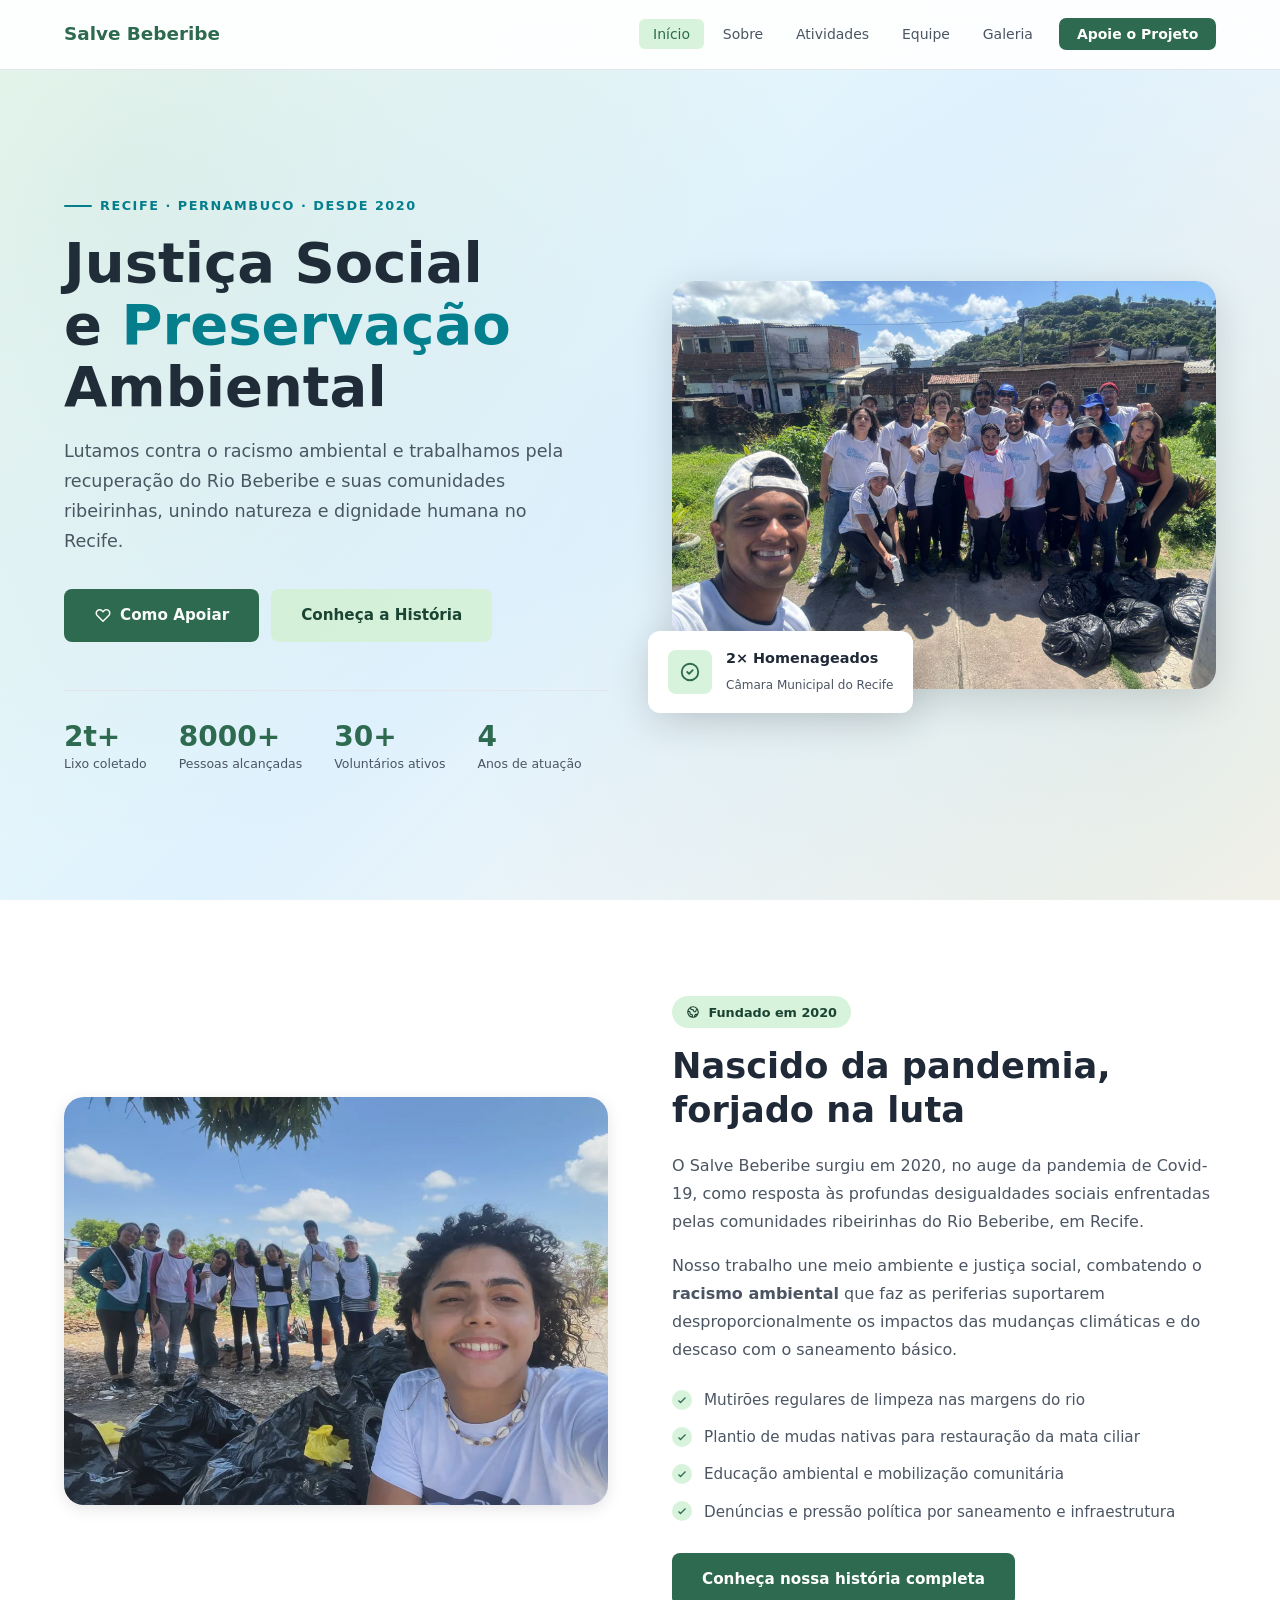
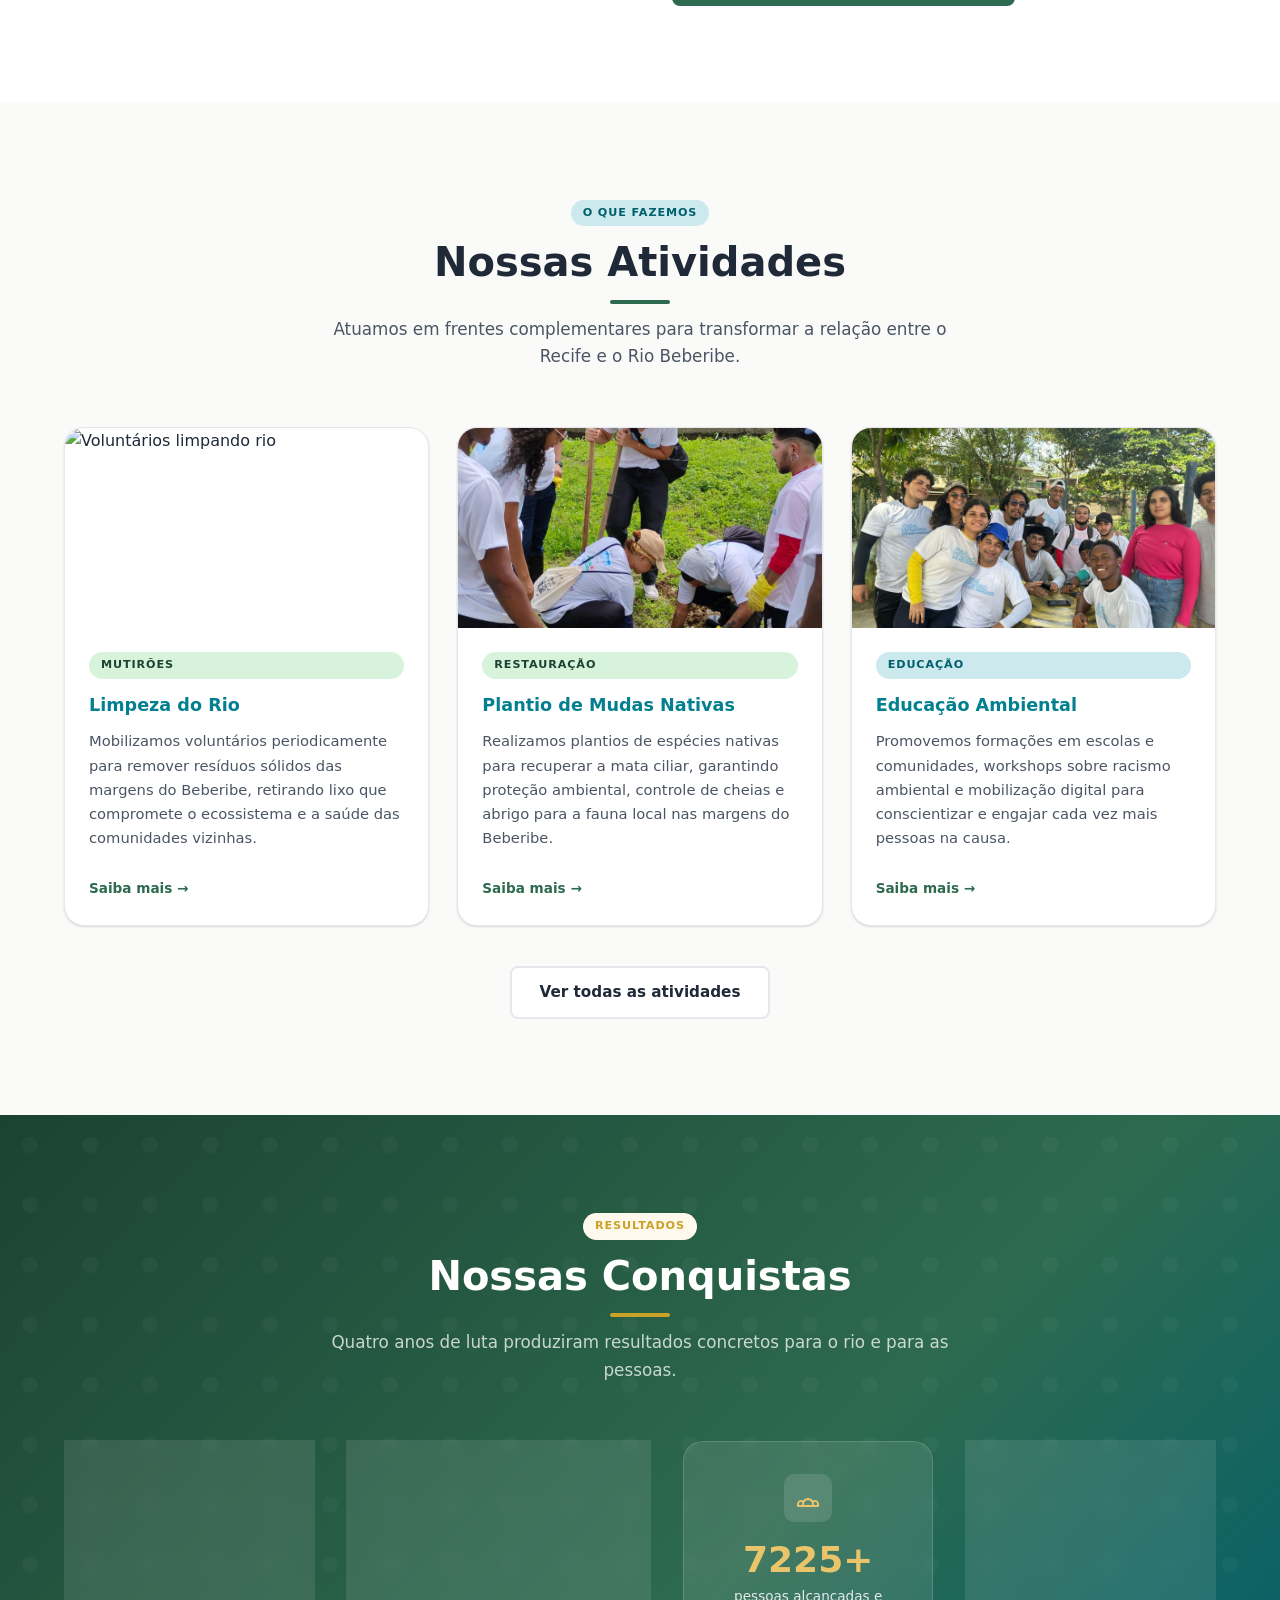
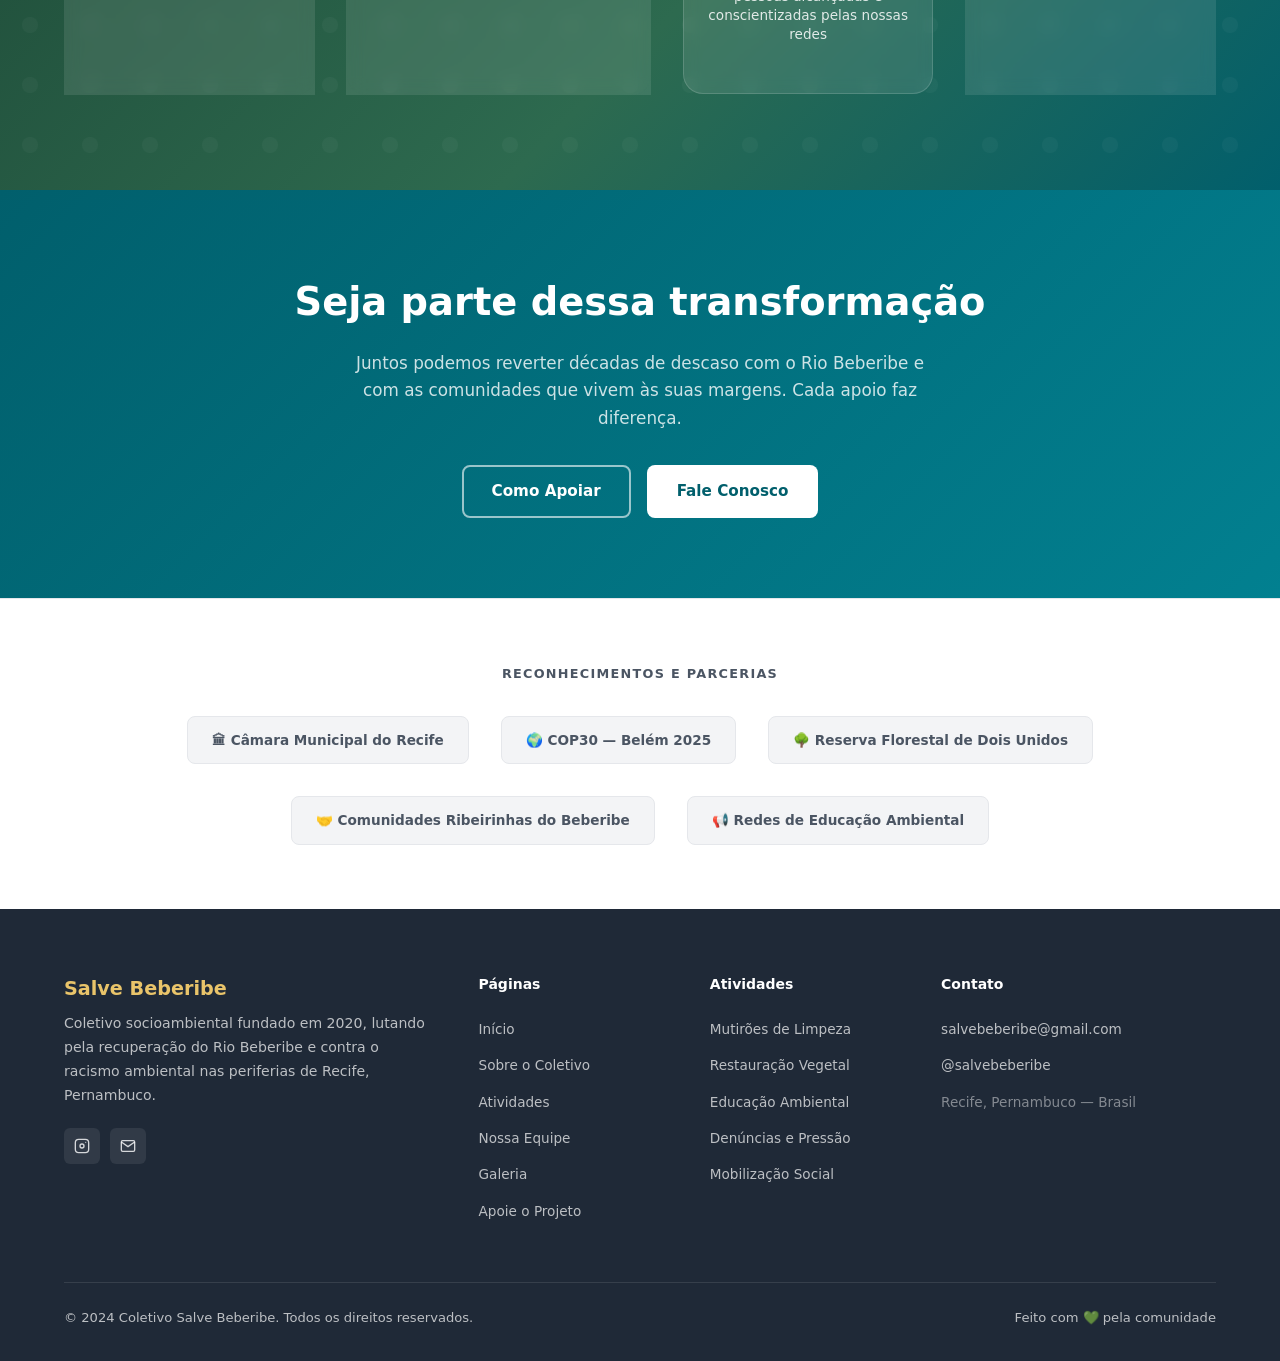
==== index.html @ 19ab9fc7 "first commit" ====
﻿<!DOCTYPE html>
<html lang="pt-BR">
<head>
    <meta charset="UTF-8">
    <meta name="viewport" content="width=device-width, initial-scale=1.0">
    <meta name="description" content="Coletivo Salve Beberibe — lutando contra o racismo ambiental e pela recuperação do Rio Beberibe no Recife desde 2020.">
    <title>Salve Beberibe | Justiça Social e Preservação Ambiental</title>
    <link rel="stylesheet" href="css/styles.css">
</head>
<body>

<!-- ───────────── NAVBAR ───────────── -->
<nav class="navbar" role="navigation" aria-label="Navegação principal">
    <div class="container navbar-inner">
        <a href="index.html" class="navbar-logo" aria-label="Salve Beberibe — Início">
            <img src="Logo-Salve-Beberibe.png" alt="Logo Salve Beberibe" onerror="this.style.display='none'">
            Salve Beberibe
        </a>
        <ul class="navbar-links" role="list">
            <li><a href="index.html" class="active">Início</a></li>
            <li><a href="sobre.html">Sobre</a></li>
            <li><a href="atividades.html">Atividades</a></li>
            <li><a href="equipe.html">Equipe</a></li>
            <li><a href="galeria.html">Galeria</a></li>
            <li><a href="apoie.html" class="btn-cta">Apoie o Projeto</a></li>
        </ul>
        <button class="hamburger" id="hamburger" aria-label="Abrir menu" aria-expanded="false">
            <span></span><span></span><span></span>
        </button>
    </div>
</nav>

<!-- ───────────── MENU MOBILE ───────────── -->
<div id="mobile-menu" class="mobile-menu">
    <a href="index.html">Início</a>
    <a href="sobre.html">Sobre</a>
    <a href="atividades.html">Atividades</a>
    <a href="equipe.html">Equipe</a>
    <a href="galeria.html">Galeria</a>
    <a href="apoie.html" class="btn-cta-mobile">Apoie o Projeto</a>
</div>

<!-- ───────────── HERO ───────────── -->
<header class="hero">
    <div class="container">
        <div class="hero-grid">
            <div>
                <p class="hero-eyebrow">Recife · Pernambuco · Desde 2020</p>
                <h1>Justiça Social<br>e <span>Preservação</span><br>Ambiental</h1>
                <p class="hero-desc">
                    Lutamos contra o racismo ambiental e trabalhamos pela recuperação
                    do Rio Beberibe e suas comunidades ribeirinhas, unindo natureza e
                    dignidade humana no Recife.
                </p>
                <div class="hero-btns">
                    <a href="apoie.html" class="btn btn-primary">
                        <svg xmlns="http://www.w3.org/2000/svg" width="18" height="18" fill="none" viewBox="0 0 24 24" stroke="currentColor" stroke-width="2"><path stroke-linecap="round" stroke-linejoin="round" d="M4.318 6.318a4.5 4.5 0 000 6.364L12 20.364l7.682-7.682a4.5 4.5 0 00-6.364-6.364L12 7.636l-1.318-1.318a4.5 4.5 0 00-6.364 0z"/></svg>
                        Como Apoiar
                    </a>
                    <a href="sobre.html" class="btn btn-secondary">Conheça a História</a>
                </div>
                <div class="hero-stats">
                    <div class="stat-item">
                        <div class="stat-num" data-count="2" data-suffix="t+">0</div>
                        <div class="stat-label">Lixo coletado</div>
                    </div>
                    <div class="stat-item">
                        <div class="stat-num" data-count="8000" data-suffix="+">0</div>
                        <div class="stat-label">Pessoas alcançadas</div>
                    </div>
                    <div class="stat-item">
                        <div class="stat-num" data-count="30" data-suffix="+">0</div>
                        <div class="stat-label">Voluntários ativos</div>
                    </div>
                    <div class="stat-item">
                        <div class="stat-num" data-count="4">0</div>
                        <div class="stat-label">Anos de atuação</div>
                    </div>
                </div>
            </div>
            <div class="hero-img-wrap reveal">
                <img src="images/Foto-Multirão.jpeg" alt="Voluntários do coletivo Salve Beberibe em ação nas margens do rio">
                <div class="hero-img-card">
                    <div class="icon">
                        <svg xmlns="http://www.w3.org/2000/svg" fill="none" viewBox="0 0 24 24" stroke="var(--green)" stroke-width="2" width="22" height="22"><path stroke-linecap="round" stroke-linejoin="round" d="M9 12l2 2 4-4m6 2a9 9 0 11-18 0 9 9 0 0118 0z"/></svg>
                    </div>
                    <div>
                        <strong>2× Homenageados</strong>
                        <span>Câmara Municipal do Recife</span>
                    </div>
                </div>
            </div>
        </div>
    </div>
</header>

<!-- ───────────── SOBRE (teaser) ───────────── -->
<section class="about-home">
    <div class="container">
        <div class="about-home-grid">
            <div class="about-home-img reveal">
                <img src="images/2020.jpg"
                     alt="Rio e vegetação nativa">
            </div>
            <div class="reveal">
                <span class="about-pill">
                    <svg xmlns="http://www.w3.org/2000/svg" width="14" height="14" fill="none" viewBox="0 0 24 24" stroke="currentColor" stroke-width="2"><path stroke-linecap="round" stroke-linejoin="round" d="M3.055 11H5a2 2 0 012 2v1a2 2 0 002 2 2 2 0 012 2v2.945M8 3.935V5.5A2.5 2.5 0 0010.5 8h.5a2 2 0 012 2 2 2 0 104 0 2 2 0 012-2h1.064M15 20.488V18a2 2 0 012-2h3.064M21 12a9 9 0 11-18 0 9 9 0 0118 0z"/></svg>
                    Fundado em 2020
                </span>
                <h2>Nascido da pandemia,<br>forjado na luta</h2>
                <p>
                    O Salve Beberibe surgiu em 2020, no auge da pandemia de Covid-19, como
                    resposta às profundas desigualdades sociais enfrentadas pelas comunidades
                    ribeirinhas do Rio Beberibe, em Recife.
                </p>
                <p>
                    Nosso trabalho une meio ambiente e justiça social, combatendo o
                    <strong>racismo ambiental</strong> que faz as periferias suportarem
                    desproporcionalmente os impactos das mudanças climáticas e do descaso
                    com o saneamento básico.
                </p>
                <ul class="check-list">
                    <li>Mutirões regulares de limpeza nas margens do rio</li>
                    <li>Plantio de mudas nativas para restauração da mata ciliar</li>
                    <li>Educação ambiental e mobilização comunitária</li>
                    <li>Denúncias e pressão política por saneamento e infraestrutura</li>
                </ul>
                <div style="margin-top:1.75rem">
                    <a href="sobre.html" class="btn btn-primary">Conheça nossa história completa</a>
                </div>
            </div>
        </div>
    </div>
</section>

<!-- ───────────── ATIVIDADES (teaser) ───────────── -->
<section class="activities-section">
    <div class="container">
        <div class="section-header reveal">
            <span class="badge badge-blue">O que fazemos</span>
            <h2>Nossas Atividades</h2>
            <div class="divider divider-green"></div>
            <p>Atuamos em frentes complementares para transformar a relação entre o Recife e o Rio Beberibe.</p>
        </div>
        <div class="activities-grid">
            <div class="activity-card reveal">
                <img src="images/Limpeza-do-Rio.png" alt="Voluntários limpando rio">
                <div class="activity-card-body">
                    <span class="badge badge-green">Mutirões</span>
                    <h3>Limpeza do Rio</h3>
                    <p>Mobilizamos voluntários periodicamente para remover resíduos sólidos das margens do Beberibe, retirando lixo que compromete o ecossistema e a saúde das comunidades vizinhas.</p>
                </div>
                <div class="activity-card-footer">
                    <a href="atividades.html#limpeza">Saiba mais →</a>
                </div>
            </div>
            <div class="activity-card reveal">
                <img src="images/Plantio-Mudas.jpeg" alt="Plantio de mudas nativas">
                <div class="activity-card-body">
                    <span class="badge badge-green">Restauração</span>
                    <h3>Plantio de Mudas Nativas</h3>
                    <p>Realizamos plantios de espécies nativas para recuperar a mata ciliar, garantindo proteção ambiental, controle de cheias e abrigo para a fauna local nas margens do Beberibe.</p>
                </div>
                <div class="activity-card-footer">
                    <a href="atividades.html#plantio">Saiba mais →</a>
                </div>
            </div>
            <div class="activity-card reveal">
                <img src="images/Educacao-Ambiental-1.jpeg" alt="Educação ambiental com comunidade">
                <div class="activity-card-body">
                    <span class="badge badge-blue">Educação</span>
                    <h3>Educação Ambiental</h3>
                    <p>Promovemos formações em escolas e comunidades, workshops sobre racismo ambiental e mobilização digital para conscientizar e engajar cada vez mais pessoas na causa.</p>
                </div>
                <div class="activity-card-footer">
                    <a href="atividades.html#educacao">Saiba mais →</a>
                </div>
            </div>
        </div>
        <div style="text-align:center;margin-top:2.5rem">
            <a href="atividades.html" class="btn btn-outline">Ver todas as atividades</a>
        </div>
    </div>
</section>

<!-- ───────────── CONQUISTAS ───────────── -->
<section class="stats-section">
    <div class="container">
        <div class="section-header reveal">
            <span class="badge badge-yellow">Resultados</span>
            <h2>Nossas Conquistas</h2>
            <div class="divider divider-yellow"></div>
            <p>Quatro anos de luta produziram resultados concretos para o rio e para as pessoas.</p>
        </div>
        <div class="stats-grid">
            <div class="stat-card reveal">
                <div class="stat-card-icon">
                    <svg xmlns="http://www.w3.org/2000/svg" fill="none" viewBox="0 0 24 24" stroke="var(--yellow)" stroke-width="2" width="24" height="24"><path stroke-linecap="round" stroke-linejoin="round" d="M19 7l-.867 12.142A2 2 0 0116.138 21H7.862a2 2 0 01-1.995-1.858L5 7m5 4v6m4-6v6m1-10V4a1 1 0 00-1-1h-4a1 1 0 00-1 1v3M4 7h16"/></svg>
                </div>
                <span class="stat-card-num" data-count="2" data-suffix=" toneladas">0</span>
                <p class="stat-card-label">de lixo retiradas das margens do Rio Beberibe</p>
            </div>
            <div class="stat-card reveal">
                <div class="stat-card-icon">
                    <svg xmlns="http://www.w3.org/2000/svg" fill="none" viewBox="0 0 24 24" stroke="var(--yellow)" stroke-width="2" width="24" height="24"><path stroke-linecap="round" stroke-linejoin="round" d="M11.049 2.927c.3-.921 1.603-.921 1.902 0l1.519 4.674a1 1 0 00.95.69h4.915c.969 0 1.371 1.24.588 1.81l-3.976 2.888a1 1 0 00-.363 1.118l1.518 4.674c.3.922-.755 1.688-1.538 1.118l-3.976-2.888a1 1 0 00-1.176 0l-3.976 2.888c-.783.57-1.838-.197-1.538-1.118l1.518-4.674a1 1 0 00-.363-1.118l-3.976-2.888c-.784-.57-.38-1.81.588-1.81h4.914a1 1 0 00.951-.69l1.519-4.674z"/></svg>
                </div>
                <span class="stat-card-num">2× Homenagem</span>
                <p class="stat-card-label">pela Câmara Municipal do Recife pelo trabalho socioambiental</p>
            </div>
            <div class="stat-card reveal">
                <div class="stat-card-icon">
                    <svg xmlns="http://www.w3.org/2000/svg" fill="none" viewBox="0 0 24 24" stroke="var(--yellow)" stroke-width="2" width="24" height="24"><path stroke-linecap="round" stroke-linejoin="round" d="M17 20h5v-2a3 3 0 00-5.356-1.857M17 20H7m10 0v-2c0-.656-.126-1.283-.356-1.857M7 20H2v-2a3 3 0 015.356-1.857M7 20v-2c0-.656.126-1.283.356-1.857m0 0a5.002 5.002 0 019.288 0"/></svg>
                </div>
                <span class="stat-card-num" data-count="8000" data-suffix="+">0</span>
                <p class="stat-card-label">pessoas alcançadas e conscientizadas pelas nossas redes</p>
            </div>
            <div class="stat-card reveal">
                <div class="stat-card-icon">
                    <svg xmlns="http://www.w3.org/2000/svg" fill="none" viewBox="0 0 24 24" stroke="var(--yellow)" stroke-width="2" width="24" height="24"><circle cx="12" cy="12" r="10"/><path stroke-linecap="round" stroke-linejoin="round" d="M2 12h20M12 2a15.3 15.3 0 010 20M12 2a15.3 15.3 0 000 20"/></svg>
                </div>
                <span class="stat-card-num">COP 30</span>
                <p class="stat-card-label">participação na conferência climática global em Belém do Pará</p>
            </div>
        </div>
    </div>
</section>

<!-- ───────────── CTA BANNER ───────────── -->
<section class="cta-banner">
    <div class="container">
        <h2>Seja parte dessa transformação</h2>
        <p>Juntos podemos reverter décadas de descaso com o Rio Beberibe e com as comunidades que vivem às suas margens. Cada apoio faz diferença.</p>
        <div class="btns">
            <a href="apoie.html" class="btn btn-outline-white">Como Apoiar</a>
            <a href="mailto:salvebeberibe@gmail.com" class="btn" style="background:#fff;color:var(--blue-dark);font-weight:700">Fale Conosco</a>
        </div>
    </div>
</section>

<!-- ───────────── PARCEIROS ───────────── -->
<section class="partners-section">
    <div class="container">
        <p class="partners-label">Reconhecimentos e Parcerias</p>
        <div class="partners-row">
            <span class="partner-item">🏛 Câmara Municipal do Recife</span>
            <span class="partner-item">🌍 COP30 — Belém 2025</span>
            <span class="partner-item">🌳 Reserva Florestal de Dois Unidos</span>
            <span class="partner-item">🤝 Comunidades Ribeirinhas do Beberibe</span>
            <span class="partner-item">📢 Redes de Educação Ambiental</span>
        </div>
    </div>
</section>

<!-- ───────────── FOOTER ───────────── -->
<footer class="footer">
    <div class="container">
        <div class="footer-grid">
            <div class="footer-brand">
                <h3>Salve Beberibe</h3>
                <p>Coletivo socioambiental fundado em 2020, lutando pela recuperação do Rio Beberibe e contra o racismo ambiental nas periferias de Recife, Pernambuco.</p>
                <div class="footer-social">
                    <a href="https://instagram.com/salvebeberibe" target="_blank" rel="noopener" aria-label="Instagram">
                        <svg xmlns="http://www.w3.org/2000/svg" viewBox="0 0 24 24" fill="none" stroke="currentColor" stroke-width="2" width="16" height="16"><rect x="2" y="2" width="20" height="20" rx="5"/><circle cx="12" cy="12" r="3"/><circle cx="17.5" cy="6.5" r="1" fill="currentColor" stroke="none"/></svg>
                    </a>
                    <a href="mailto:salvebeberibe@gmail.com" aria-label="E-mail">
                        <svg xmlns="http://www.w3.org/2000/svg" viewBox="0 0 24 24" fill="none" stroke="currentColor" stroke-width="2" width="16" height="16"><path d="M4 4h16c1.1 0 2 .9 2 2v12c0 1.1-.9 2-2 2H4c-1.1 0-2-.9-2-2V6c0-1.1.9-2 2-2z"/><polyline points="22,6 12,13 2,6"/></svg>
                    </a>
                </div>
            </div>
            <div class="footer-col">
                <h4>Páginas</h4>
                <ul>
                    <li><a href="index.html">Início</a></li>
                    <li><a href="sobre.html">Sobre o Coletivo</a></li>
                    <li><a href="atividades.html">Atividades</a></li>
                    <li><a href="equipe.html">Nossa Equipe</a></li>
                    <li><a href="galeria.html">Galeria</a></li>
                    <li><a href="apoie.html">Apoie o Projeto</a></li>
                </ul>
            </div>
            <div class="footer-col">
                <h4>Atividades</h4>
                <ul>
                    <li><a href="atividades.html#limpeza">Mutirões de Limpeza</a></li>
                    <li><a href="atividades.html#plantio">Restauração Vegetal</a></li>
                    <li><a href="atividades.html#educacao">Educação Ambiental</a></li>
                    <li><a href="atividades.html#denuncia">Denúncias e Pressão</a></li>
                    <li><a href="atividades.html#mobilizacao">Mobilização Social</a></li>
                </ul>
            </div>
            <div class="footer-col">
                <h4>Contato</h4>
                <ul>
                    <li><a href="mailto:salvebeberibe@gmail.com">salvebeberibe@gmail.com</a></li>
                    <li><a href="https://instagram.com/salvebeberibe" target="_blank" rel="noopener">@salvebeberibe</a></li>
                    <li><span style="color:rgba(255,255,255,.45);font-size:.85rem">Recife, Pernambuco — Brasil</span></li>
                </ul>
            </div>
        </div>
        <div class="footer-bottom">
            <span>© 2024 Coletivo Salve Beberibe. Todos os direitos reservados.</span>
            <span>Feito com 💚 pela comunidade</span>
        </div>
    </div>
</footer>

<!-- ───────────── BACK TO TOP ───────────── -->
<button id="back-to-top" aria-label="Voltar ao topo">
    <svg xmlns="http://www.w3.org/2000/svg" fill="none" viewBox="0 0 24 24" stroke="currentColor" stroke-width="2.5" width="20" height="20"><path stroke-linecap="round" stroke-linejoin="round" d="M5 15l7-7 7 7"/></svg>
</button>

<script src="js/main.js"></script>
</body>
</html>
---- css/styles.css ----
/* =============================================
   SALVE BEBERIBE — Folha de Estilos Principal
   ============================================= */

/* --- Variaveis CSS --- */
:root {
    --green:       #2d6a4f;
    --green-dark:  #1b4332;
    --green-light: #d8f3dc;
    --blue:        #028090;
    --blue-dark:   #015f6c;
    --blue-light:  #cce9ed;
    --yellow:      #e9c46a;
    --yellow-dark: #c9a227;
    --cream:       #fafaf8;
    --gray-100:    #f3f4f6;
    --gray-200:    #e5e7eb;
    --gray-600:    #4b5563;
    --gray-800:    #1f2937;
    --white:       #ffffff;
    --shadow-sm:   0 1px 3px rgba(0,0,0,.08), 0 1px 2px rgba(0,0,0,.06);
    --shadow-md:   0 4px 16px rgba(0,0,0,.10);
    --shadow-lg:   0 10px 40px rgba(0,0,0,.14);
    --radius:      .75rem;
    --radius-lg:   1.25rem;
    --transition:  .3s ease;
    --nav-h:       70px;
}

/* --- Reset / Base --- */
*, *::before, *::after { box-sizing: border-box; margin: 0; padding: 0; }

html { scroll-behavior: smooth; font-size: 16px; }

body {
    font-family: 'Segoe UI', system-ui, -apple-system, sans-serif;
    background: var(--cream);
    color: var(--gray-800);
    line-height: 1.65;
    -webkit-font-smoothing: antialiased;
}

img { display: block; max-width: 100%; height: auto; }
a  { text-decoration: none; color: inherit; }
ul { list-style: none; }
button { cursor: pointer; border: none; background: none; }

/* --- Utilitários --- */
.container {
    max-width: 1200px;
    margin-inline: auto;
    padding-inline: 1.5rem;
}

.section-header {
    text-align: center;
    margin-bottom: 3.5rem;
}
.section-header h2 {
    font-size: clamp(1.75rem, 4vw, 2.5rem);
    font-weight: 800;
    color: var(--gray-800);
    line-height: 1.2;
}
.section-header p {
    margin-top: .75rem;
    max-width: 640px;
    margin-inline: auto;
    color: var(--gray-600);
    font-size: 1.05rem;
}
.divider {
    width: 60px;
    height: 4px;
    border-radius: 2px;
    margin: .85rem auto 0;
}
.divider-blue   { background: var(--blue); }
.divider-green  { background: var(--green); }
.divider-yellow { background: var(--yellow-dark); }

.badge {
    display: inline-block;
    font-size: .7rem;
    font-weight: 700;
    letter-spacing: .08em;
    text-transform: uppercase;
    padding: .25rem .75rem;
    border-radius: 999px;
    margin-bottom: .75rem;
}
.badge-green  { background: var(--green-light); color: var(--green-dark); }
.badge-blue   { background: var(--blue-light);  color: var(--blue-dark); }
.badge-yellow { background: #fef9ec; color: var(--yellow-dark); }

/* --- Botões --- */
.btn {
    display: inline-flex;
    align-items: center;
    justify-content: center;
    gap: .5rem;
    padding: .75rem 1.75rem;
    border-radius: .5rem;
    font-weight: 600;
    font-size: .95rem;
    transition: var(--transition);
    border: 2px solid transparent;
    white-space: nowrap;
}
.btn-primary   { background: var(--green);  color: #fff; }
.btn-primary:hover { background: var(--green-dark); transform: translateY(-1px); box-shadow: var(--shadow-md); }

.btn-secondary { background: var(--green-light); color: var(--green-dark); }
.btn-secondary:hover { background: #b7e4c7; transform: translateY(-1px); }

.btn-outline-white { border-color: rgba(255,255,255,.6); color: #fff; }
.btn-outline-white:hover { background: rgba(255,255,255,.12); }

.btn-blue  { background: var(--blue);  color: #fff; }
.btn-blue:hover { background: var(--blue-dark); transform: translateY(-1px); box-shadow: var(--shadow-md); }

.btn-outline { border-color: var(--gray-200); color: var(--gray-800); background: #fff; }
.btn-outline:hover { background: var(--gray-100); }

/* --- Navbar --- */
.navbar {
    position: fixed;
    inset: 0 0 auto 0;
    z-index: 1000;
    background: rgba(255,255,255,.92);
    backdrop-filter: blur(12px);
    -webkit-backdrop-filter: blur(12px);
    border-bottom: 1px solid var(--gray-200);
    height: var(--nav-h);
    transition: background var(--transition), box-shadow var(--transition);
}
.navbar.scrolled { box-shadow: var(--shadow-md); }

.navbar-inner {
    display: flex;
    align-items: center;
    justify-content: space-between;
    height: 100%;
}

.navbar-logo {
    display: flex;
    align-items: center;
    gap: .625rem;
    font-weight: 800;
    font-size: 1.15rem;
    color: var(--green);
    flex-shrink: 0;
}
.navbar-logo img { height: 36px; }

.navbar-links {
    display: flex;
    align-items: center;
    gap: .25rem;
}
.navbar-links a {
    padding: .45rem .9rem;
    border-radius: .375rem;
    font-size: .875rem;
    font-weight: 500;
    color: var(--gray-600);
    transition: var(--transition);
}
.navbar-links a:hover,
.navbar-links a.active { color: var(--green); background: var(--green-light); }
.navbar-links .btn-cta {
    margin-left: .5rem;
    padding: .5rem 1.1rem;
    background: var(--green);
    color: #fff;
    border-radius: .45rem;
    font-size: .875rem;
    font-weight: 600;
}
.navbar-links .btn-cta:hover { background: var(--green-dark); }

/* Hamburguer */
.hamburger {
    display: none;
    flex-direction: column;
    justify-content: center;
    gap: 5px;
    padding: .5rem;
    border-radius: .375rem;
    transition: var(--transition);
}
.hamburger:hover { background: var(--gray-100); }
.hamburger span {
    display: block;
    width: 22px;
    height: 2px;
    background: var(--gray-800);
    border-radius: 2px;
    transition: var(--transition);
}
.hamburger.open span:nth-child(1) { transform: translateY(7px) rotate(45deg); }
.hamburger.open span:nth-child(2) { opacity: 0; }
.hamburger.open span:nth-child(3) { transform: translateY(-7px) rotate(-45deg); }

/* Mobile menu */
.mobile-menu {
    display: none;
    position: fixed;
    top: var(--nav-h);
    left: 0; right: 0;
    background: #fff;
    border-bottom: 1px solid var(--gray-200);
    padding: 1rem 1.5rem 1.5rem;
    z-index: 999;
    transform: translateY(-8px);
    opacity: 0;
    transition: opacity var(--transition), transform var(--transition);
}
.mobile-menu.open {
    display: block;
    transform: translateY(0);
    opacity: 1;
}
.mobile-menu a {
    display: block;
    padding: .75rem 1rem;
    border-radius: .45rem;
    color: var(--gray-600);
    font-weight: 500;
    transition: var(--transition);
}
.mobile-menu a:hover { color: var(--green); background: var(--green-light); }
.mobile-menu .btn-cta-mobile {
    display: block;
    margin-top: .75rem;
    padding: .75rem 1.25rem;
    background: var(--green);
    color: #fff;
    border-radius: .5rem;
    font-weight: 700;
    text-align: center;
}

/* --- Hero --- */
.hero {
    min-height: 100vh;
    display: flex;
    align-items: center;
    padding-top: var(--nav-h);
    position: relative;
    overflow: hidden;
    background: linear-gradient(135deg, #f0fdf4 0%, #e0f2fe 50%, #fff7ed 100%);
}
.hero::before {
    content: '';
    position: absolute;
    inset: 0;
    background:
        radial-gradient(circle at 10% 20%, rgba(45,106,79,.08) 0%, transparent 50%),
        radial-gradient(circle at 90% 80%, rgba(2,128,144,.08) 0%, transparent 50%);
    pointer-events: none;
}
.hero-grid {
    display: grid;
    grid-template-columns: 1fr 1fr;
    gap: 4rem;
    align-items: center;
}
.hero-eyebrow {
    font-size: .8rem;
    font-weight: 700;
    letter-spacing: .12em;
    text-transform: uppercase;
    color: var(--blue);
    margin-bottom: 1rem;
    display: flex;
    align-items: center;
    gap: .5rem;
}
.hero-eyebrow::before {
    content: '';
    display: inline-block;
    width: 28px;
    height: 2px;
    background: var(--blue);
    border-radius: 2px;
}
.hero h1 {
    font-size: clamp(2.2rem, 5vw, 3.5rem);
    font-weight: 900;
    line-height: 1.1;
    color: var(--gray-800);
    margin-bottom: 1.25rem;
}
.hero h1 span { color: var(--blue); }
.hero-desc {
    font-size: 1.1rem;
    color: var(--gray-600);
    max-width: 500px;
    margin-bottom: 2rem;
    line-height: 1.7;
}
.hero-btns { display: flex; flex-wrap: wrap; gap: .75rem; }

.hero-stats {
    display: flex;
    gap: 2rem;
    margin-top: 3rem;
    padding-top: 2rem;
    border-top: 1px solid var(--gray-200);
}
.stat-item { }
.stat-num {
    font-size: 1.75rem;
    font-weight: 900;
    color: var(--green);
    line-height: 1;
}
.stat-label { font-size: .78rem; color: var(--gray-600); margin-top: .2rem; }

.hero-img-wrap {
    position: relative;
}
.hero-img-wrap img {
    width: 100%;
    border-radius: var(--radius-lg);
    box-shadow: var(--shadow-lg);
    aspect-ratio: 4/3;
    object-fit: cover;
}
.hero-img-card {
    position: absolute;
    bottom: -1.5rem;
    left: -1.5rem;
    background: #fff;
    border-radius: var(--radius);
    padding: 1rem 1.25rem;
    box-shadow: var(--shadow-lg);
    display: flex;
    align-items: center;
    gap: .875rem;
}
.hero-img-card .icon {
    width: 44px;
    height: 44px;
    border-radius: .5rem;
    background: var(--green-light);
    display: flex;
    align-items: center;
    justify-content: center;
    flex-shrink: 0;
}
.hero-img-card .icon svg { width: 22px; height: 22px; color: var(--green); }
.hero-img-card strong { display: block; font-size: .9rem; color: var(--gray-800); }
.hero-img-card span { font-size: .75rem; color: var(--gray-600); }

/* --- Seção Sobre Resumida (home) --- */
.about-home {
    padding: 6rem 0;
    background: #fff;
}
.about-home-grid {
    display: grid;
    grid-template-columns: 1fr 1fr;
    gap: 4rem;
    align-items: center;
}
.about-home-img {
    border-radius: var(--radius-lg);
    overflow: hidden;
    box-shadow: var(--shadow-md);
}
.about-home-img img { width: 100%; aspect-ratio: 4/3; object-fit: cover; }
.about-pill {
    display: inline-flex;
    align-items: center;
    gap: .5rem;
    background: var(--green-light);
    color: var(--green-dark);
    font-size: .8rem;
    font-weight: 700;
    padding: .35rem .9rem;
    border-radius: 999px;
    margin-bottom: 1rem;
}
.about-home h2 {
    font-size: clamp(1.6rem, 3.5vw, 2.2rem);
    font-weight: 800;
    line-height: 1.25;
    margin-bottom: 1.25rem;
}
.about-home p { color: var(--gray-600); line-height: 1.75; margin-bottom: 1rem; }
.check-list { margin-top: 1.5rem; }
.check-list li {
    display: flex;
    align-items: flex-start;
    gap: .75rem;
    color: var(--gray-600);
    font-size: .95rem;
    margin-bottom: .75rem;
}
.check-list li::before {
    content: '';
    width: 20px;
    height: 20px;
    background: var(--green-light);
    border-radius: 50%;
    flex-shrink: 0;
    margin-top: .1rem;
    background-image: url("data:image/svg+xml,%3Csvg xmlns='http://www.w3.org/2000/svg' viewBox='0 0 24 24' fill='none' stroke='%232d6a4f' stroke-width='2.5'%3E%3Cpath d='M5 13l4 4L19 7'/%3E%3C/svg%3E");
    background-size: 12px;
    background-repeat: no-repeat;
    background-position: center;
}

/* --- Atividades Cards --- */
.activities-section {
    padding: 6rem 0;
    background: var(--cream);
}
.activities-grid {
    display: grid;
    grid-template-columns: repeat(3, 1fr);
    gap: 1.75rem;
}
.activity-card {
    background: #fff;
    border-radius: var(--radius-lg);
    overflow: hidden;
    box-shadow: var(--shadow-sm);
    transition: var(--transition);
    border: 1px solid var(--gray-200);
    display: flex;
    flex-direction: column;
}
.activity-card:hover { box-shadow: var(--shadow-lg); transform: translateY(-4px); }
.activity-card img { width: 100%; height: 200px; object-fit: cover; }
.activity-card-body { padding: 1.5rem; flex: 1; display: flex; flex-direction: column; }
.activity-card-body h3 { font-size: 1.1rem; font-weight: 700; margin-bottom: .6rem; color: var(--blue); }
.activity-card-body p { color: var(--gray-600); font-size: .92rem; line-height: 1.65; flex: 1; }
.activity-card-footer { padding: 0 1.5rem 1.5rem; }
.activity-card-footer a { font-size: .85rem; font-weight: 600; color: var(--green); display: inline-flex; align-items: center; gap: .3rem; }
.activity-card-footer a:hover { color: var(--green-dark); }

/* --- Conquistas / Stats --- */
.stats-section {
    padding: 6rem 0;
    background: linear-gradient(135deg, var(--green-dark) 0%, var(--green) 60%, var(--blue-dark) 100%);
    color: #fff;
    position: relative;
    overflow: hidden;
}
.stats-section::before {
    content: '';
    position: absolute;
    inset: 0;
    background: url("data:image/svg+xml,%3Csvg width='60' height='60' viewBox='0 0 60 60' xmlns='http://www.w3.org/2000/svg'%3E%3Cg fill='none' fill-rule='evenodd'%3E%3Cg fill='%23ffffff' fill-opacity='0.03'%3E%3Ccircle cx='30' cy='30' r='8'/%3E%3C/g%3E%3C/g%3E%3C/svg%3E");
    pointer-events: none;
}
.stats-section .section-header h2 { color: #fff; }
.stats-section .section-header p { color: rgba(255,255,255,.75); }
.stats-grid {
    display: grid;
    grid-template-columns: repeat(4, 1fr);
    gap: 2rem;
}
.stat-card {
    background: rgba(255,255,255,.1);
    backdrop-filter: blur(8px);
    border: 1px solid rgba(255,255,255,.15);
    border-radius: var(--radius-lg);
    padding: 2rem 1.5rem;
    text-align: center;
    transition: var(--transition);
}
.stat-card:hover { background: rgba(255,255,255,.15); transform: translateY(-3px); }
.stat-card-num {
    font-size: 2.25rem;
    font-weight: 900;
    color: var(--yellow);
    line-height: 1;
    display: block;
}
.stat-card-label { font-size: .85rem; color: rgba(255,255,255,.85); margin-top: .6rem; line-height: 1.4; }
.stat-card-icon {
    width: 48px;
    height: 48px;
    background: rgba(255,255,255,.12);
    border-radius: .625rem;
    display: flex;
    align-items: center;
    justify-content: center;
    margin: 0 auto 1.25rem;
}
.stat-card-icon svg { width: 24px; height: 24px; stroke: var(--yellow); }

/* --- Timeline / História --- */
.timeline-section {
    padding: 6rem 0;
    background: #fff;
}
.timeline {
    max-width: 780px;
    margin: 0 auto;
    position: relative;
}
.timeline::before {
    content: '';
    position: absolute;
    left: 50%;
    transform: translateX(-50%);
    top: 0; bottom: 0;
    width: 2px;
    background: var(--gray-200);
}
.timeline-item {
    display: flex;
    justify-content: flex-end;
    padding-right: calc(50% + 2.5rem);
    position: relative;
    margin-bottom: 3rem;
}
.timeline-item:nth-child(even) {
    justify-content: flex-start;
    padding-right: 0;
    padding-left: calc(50% + 2.5rem);
}
.timeline-dot {
    position: absolute;
    left: 50%;
    transform: translateX(-50%);
    width: 16px;
    height: 16px;
    background: var(--blue);
    border-radius: 50%;
    border: 3px solid #fff;
    box-shadow: 0 0 0 3px var(--blue-light);
    top: 1rem;
}
.timeline-content {
    background: var(--cream);
    border: 1px solid var(--gray-200);
    border-radius: var(--radius);
    padding: 1.25rem 1.5rem;
    max-width: 340px;
}
.timeline-year {
    font-size: .75rem;
    font-weight: 700;
    letter-spacing: .08em;
    text-transform: uppercase;
    color: var(--blue);
    margin-bottom: .4rem;
}
.timeline-content h3 { font-size: 1rem; font-weight: 700; color: var(--gray-800); margin-bottom: .4rem; }
.timeline-content p  { font-size: .88rem; color: var(--gray-600); line-height: 1.6; }

/* --- Equipe --- */
.team-section {
    padding: 6rem 0;
    background: var(--cream);
}
.team-grid {
    display: grid;
    grid-template-columns: repeat(auto-fill, minmax(180px, 1fr));
    gap: 2rem;
}
.team-card {
    text-align: center;
    background: #fff;
    border-radius: var(--radius-lg);
    padding: 1.75rem 1rem;
    border: 1px solid var(--gray-200);
    box-shadow: var(--shadow-sm);
    transition: var(--transition);
}
.team-card:hover { box-shadow: var(--shadow-md); transform: translateY(-3px); }
.team-card img {
    width: 88px;
    height: 88px;
    border-radius: 50%;
    object-fit: cover;
    margin: 0 auto .875rem;
    border: 3px solid var(--green-light);
}
.team-card h4 { font-size: .95rem; font-weight: 700; color: var(--gray-800); margin-bottom: .25rem; }
.team-card p  { font-size: .78rem; font-weight: 600; padding: .2rem .65rem; border-radius: 999px; display: inline-block; }
.team-card .role-coord { background: var(--green-light); color: var(--green-dark); }
.team-card .role-comm  { background: var(--blue-light);  color: var(--blue-dark); }
.team-card .role-other { background: var(--gray-100);    color: var(--gray-600); }

/* --- Gallery --- */
.gallery-grid {
    display: grid;
    grid-template-columns: repeat(3, 1fr);
    grid-template-rows: auto auto;
    gap: 1rem;
}
.gallery-grid img {
    width: 100%;
    height: 220px;
    object-fit: cover;
    border-radius: var(--radius);
    transition: var(--transition);
    cursor: pointer;
}
.gallery-grid img:hover { opacity: .88; transform: scale(1.01); }
.gallery-grid .featured {
    grid-column: span 2;
    height: 300px;
}

/* Lightbox */
.lightbox {
    display: none;
    position: fixed;
    inset: 0;
    z-index: 2000;
    background: rgba(0,0,0,.9);
    align-items: center;
    justify-content: center;
}
.lightbox.open { display: flex; }
.lightbox img { max-width: 90vw; max-height: 85vh; border-radius: var(--radius); }
.lightbox-close {
    position: absolute;
    top: 1.5rem;
    right: 1.5rem;
    color: #fff;
    font-size: 2rem;
    line-height: 1;
    cursor: pointer;
    width: 40px;
    height: 40px;
    display: flex;
    align-items: center;
    justify-content: center;
    border-radius: 50%;
    background: rgba(255,255,255,.1);
    transition: var(--transition);
}
.lightbox-close:hover { background: rgba(255,255,255,.2); }

/* --- CTA Banner --- */
.cta-banner {
    padding: 5rem 0;
    background: linear-gradient(135deg, var(--blue-dark) 0%, var(--blue) 100%);
    text-align: center;
    color: #fff;
}
.cta-banner h2 { font-size: clamp(1.75rem, 4vw, 2.4rem); font-weight: 900; margin-bottom: 1rem; }
.cta-banner p { font-size: 1.05rem; color: rgba(255,255,255,.8); max-width: 600px; margin: 0 auto 2rem; }
.cta-banner .btns { display: flex; flex-wrap: wrap; justify-content: center; gap: 1rem; }

/* --- Apoie (Doação / Contato) --- */
.support-section {
    padding: 6rem 0;
    background: var(--cream);
}
.support-grid {
    display: grid;
    grid-template-columns: 1fr 1fr;
    gap: 3rem;
    align-items: start;
}
.support-card {
    background: #fff;
    border-radius: var(--radius-lg);
    padding: 2.5rem;
    border: 1px solid var(--gray-200);
    box-shadow: var(--shadow-sm);
}
.support-card h3 { font-size: 1.25rem; font-weight: 800; margin-bottom: 1rem; color: var(--gray-800); }
.support-use-list { margin-top: 1.25rem; }
.support-use-list li {
    display: flex;
    align-items: flex-start;
    gap: .875rem;
    padding: .75rem 0;
    border-bottom: 1px solid var(--gray-100);
    font-size: .92rem;
    color: var(--gray-600);
}
.support-use-list li:last-child { border-bottom: none; }
.support-use-list .use-icon {
    width: 36px;
    height: 36px;
    border-radius: .5rem;
    background: var(--green-light);
    display: flex;
    align-items: center;
    justify-content: center;
    flex-shrink: 0;
}
.support-use-list .use-icon svg { width: 18px; height: 18px; stroke: var(--green); }

.contact-options { margin-top: 1.5rem; display: flex; flex-direction: column; gap: .75rem; }
.contact-item {
    display: flex;
    align-items: center;
    gap: .875rem;
    padding: 1rem 1.25rem;
    background: var(--cream);
    border: 1px solid var(--gray-200);
    border-radius: var(--radius);
    transition: var(--transition);
}
.contact-item:hover { border-color: var(--blue); background: var(--blue-light); }
.contact-item .c-icon {
    width: 40px; height: 40px;
    border-radius: .45rem;
    background: var(--blue-light);
    color: var(--blue);
    display: flex;
    align-items: center;
    justify-content: center;
    flex-shrink: 0;
}
.contact-item .c-icon svg { width: 20px; height: 20px; stroke: var(--blue); }
.contact-item strong { display: block; font-size: .9rem; font-weight: 700; color: var(--gray-800); }
.contact-item span { font-size: .8rem; color: var(--gray-600); }

/* --- Partners --- */
.partners-section {
    padding: 4rem 0;
    background: #fff;
    border-top: 1px solid var(--gray-200);
}
.partners-label { text-align: center; font-size: .8rem; font-weight: 700; letter-spacing: .1em; text-transform: uppercase; color: var(--gray-600); margin-bottom: 2rem; }
.partners-row {
    display: flex;
    justify-content: center;
    flex-wrap: wrap;
    gap: 2rem;
    align-items: center;
}
.partner-item {
    background: var(--gray-100);
    border-radius: .5rem;
    padding: .75rem 1.5rem;
    font-size: .85rem;
    font-weight: 600;
    color: var(--gray-600);
    border: 1px solid var(--gray-200);
    white-space: nowrap;
}

/* --- Footer --- */
.footer {
    background: var(--gray-800);
    color: rgba(255,255,255,.7);
    padding: 4rem 0 2rem;
}
.footer-grid {
    display: grid;
    grid-template-columns: 2fr 1fr 1fr 1.5fr;
    gap: 3rem;
    margin-bottom: 3rem;
}
.footer-brand h3 { font-size: 1.2rem; font-weight: 800; color: var(--yellow); margin-bottom: .5rem; }
.footer-brand p { font-size: .88rem; line-height: 1.7; margin-bottom: 1.25rem; }
.footer-social { display: flex; gap: .625rem; }
.footer-social a {
    width: 36px; height: 36px;
    background: rgba(255,255,255,.08);
    border-radius: .375rem;
    display: flex;
    align-items: center;
    justify-content: center;
    transition: var(--transition);
}
.footer-social a:hover { background: rgba(255,255,255,.16); }
.footer-social svg { width: 16px; height: 16px; stroke: rgba(255,255,255,.8); }
.footer-col h4 { font-size: .875rem; font-weight: 700; color: #fff; margin-bottom: 1.25rem; }
.footer-col ul li { margin-bottom: .625rem; }
.footer-col ul li a { font-size: .85rem; transition: var(--transition); }
.footer-col ul li a:hover { color: var(--yellow); }
.footer-bottom {
    border-top: 1px solid rgba(255,255,255,.1);
    padding-top: 1.5rem;
    display: flex;
    justify-content: space-between;
    align-items: center;
    font-size: .82rem;
    flex-wrap: wrap;
    gap: .5rem;
}
.footer-bottom a { color: var(--yellow); }

/* --- Scroll-reveal --- */
.reveal {
    opacity: 0;
    transform: translateY(24px);
    transition: opacity .65s ease, transform .65s ease;
}
.reveal.revealed {
    opacity: 1;
    transform: translateY(0);
}

/* --- Responsivo --- */
@media (max-width: 1024px) {
    .hero-grid { gap: 2.5rem; }
    .stats-grid { grid-template-columns: repeat(2, 1fr); }
    .footer-grid { grid-template-columns: 1fr 1fr; }
}

@media (max-width: 768px) {
    .navbar-links { display: none; }
    .hamburger { display: flex; }

    .hero { min-height: auto; padding: calc(var(--nav-h) + 2rem) 0 3rem; }
    .hero-grid { grid-template-columns: 1fr; gap: 2.5rem; }
    .hero-img-card { display: none; }
    .hero-stats { flex-wrap: wrap; gap: 1rem 2rem; }

    .about-home-grid { grid-template-columns: 1fr; }
    .activities-grid { grid-template-columns: 1fr; }
    .stats-grid { grid-template-columns: repeat(2, 1fr); gap: 1rem; }
    .support-grid { grid-template-columns: 1fr; }
    .gallery-grid { grid-template-columns: 1fr 1fr; }
    .gallery-grid .featured { grid-column: span 2; }

    .timeline::before { left: 16px; }
    .timeline-item, .timeline-item:nth-child(even) {
        padding-left: 3.5rem;
        padding-right: 0;
        justify-content: flex-start;
    }
    .timeline-dot { left: 16px; }
    .timeline-content { max-width: 100%; }

    .footer-grid { grid-template-columns: 1fr 1fr; gap: 2rem; }
    .footer-bottom { flex-direction: column; text-align: center; }
}

@media (max-width: 480px) {
    .stats-grid { grid-template-columns: 1fr 1fr; }
    .gallery-grid { grid-template-columns: 1fr; }
    .gallery-grid .featured { grid-column: span 1; height: 220px; }
    .footer-grid { grid-template-columns: 1fr; }
}

/* --- Back-to-top --- */
#back-to-top {
    position: fixed;
    bottom: 2rem;
    right: 2rem;
    z-index: 900;
    width: 44px;
    height: 44px;
    background: var(--green);
    color: #fff;
    border-radius: 50%;
    display: flex;
    align-items: center;
    justify-content: center;
    box-shadow: var(--shadow-md);
    opacity: 0;
    pointer-events: none;
    transform: translateY(8px);
    transition: var(--transition);
    border: none;
    cursor: pointer;
}
#back-to-top.visible { opacity: 1; pointer-events: auto; transform: translateY(0); }
#back-to-top:hover { background: var(--green-dark); transform: translateY(-2px); }
#back-to-top svg { width: 20px; height: 20px; stroke: #fff; }
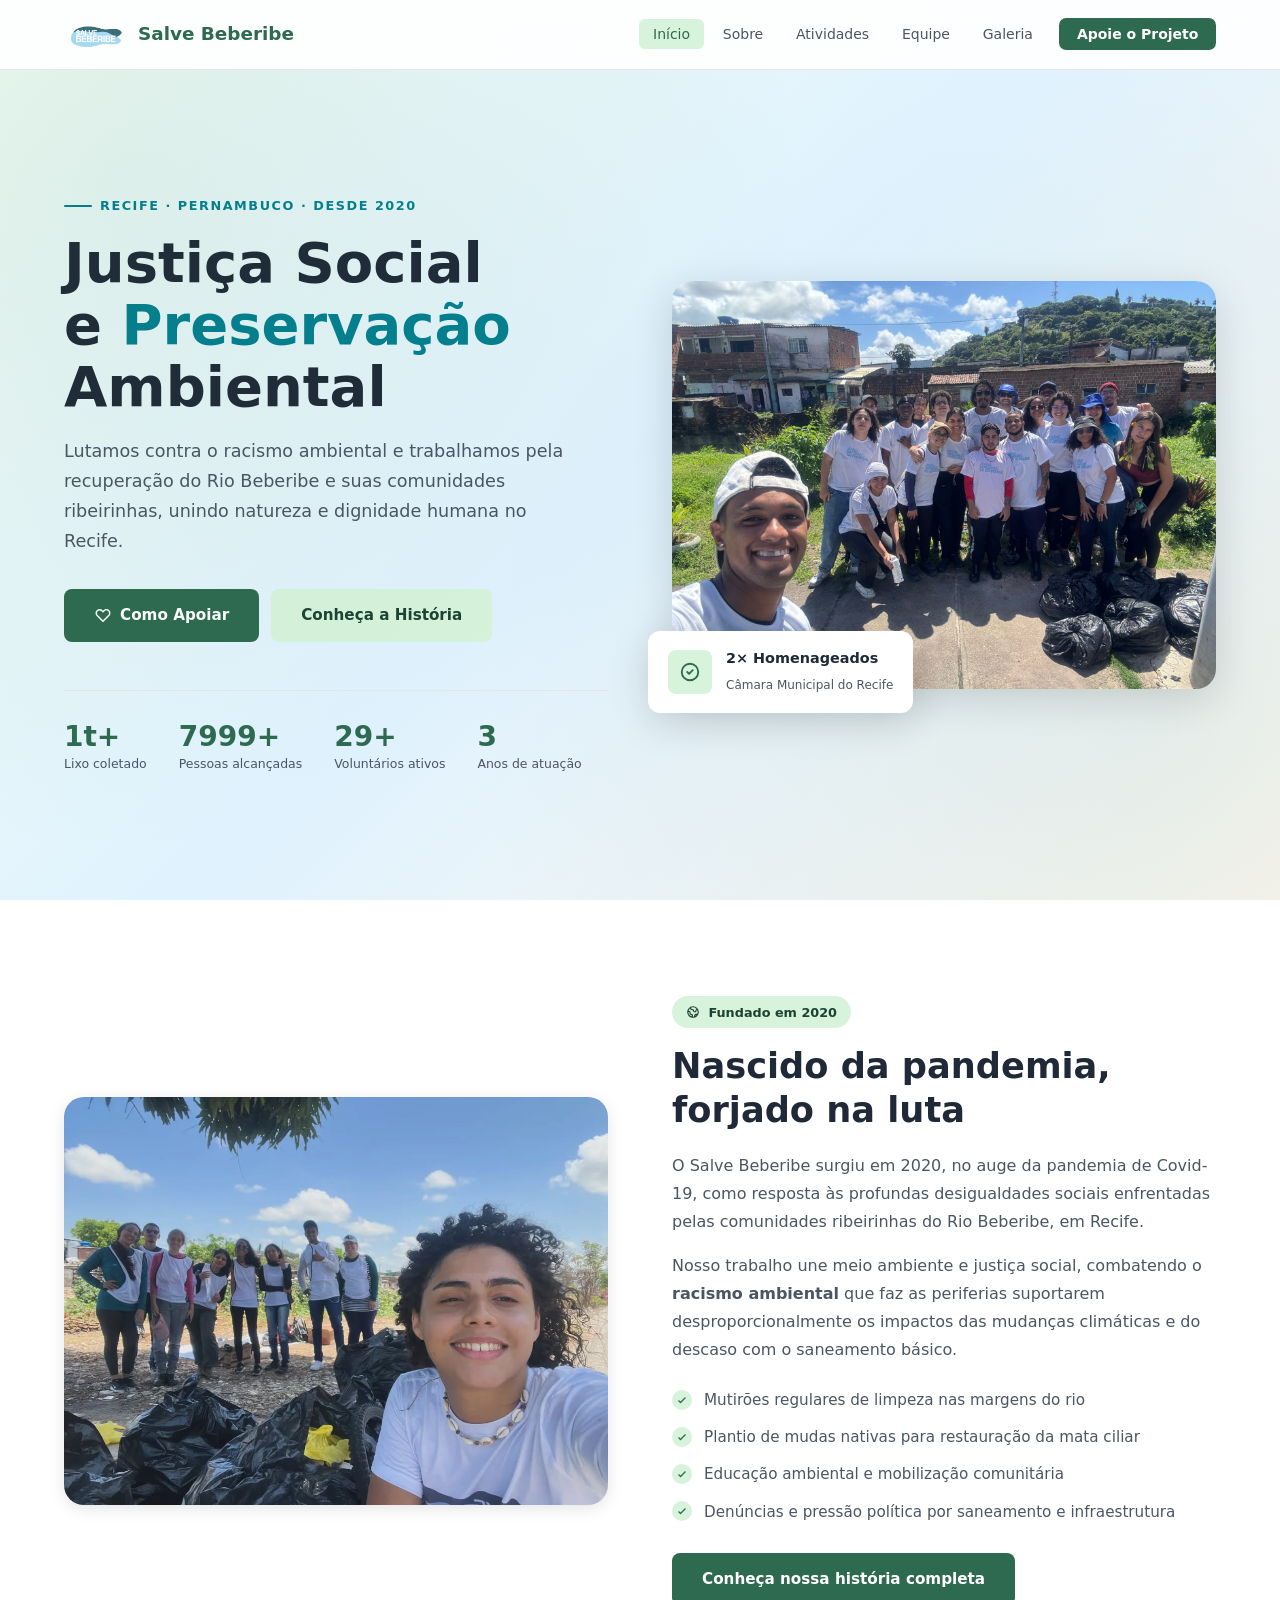
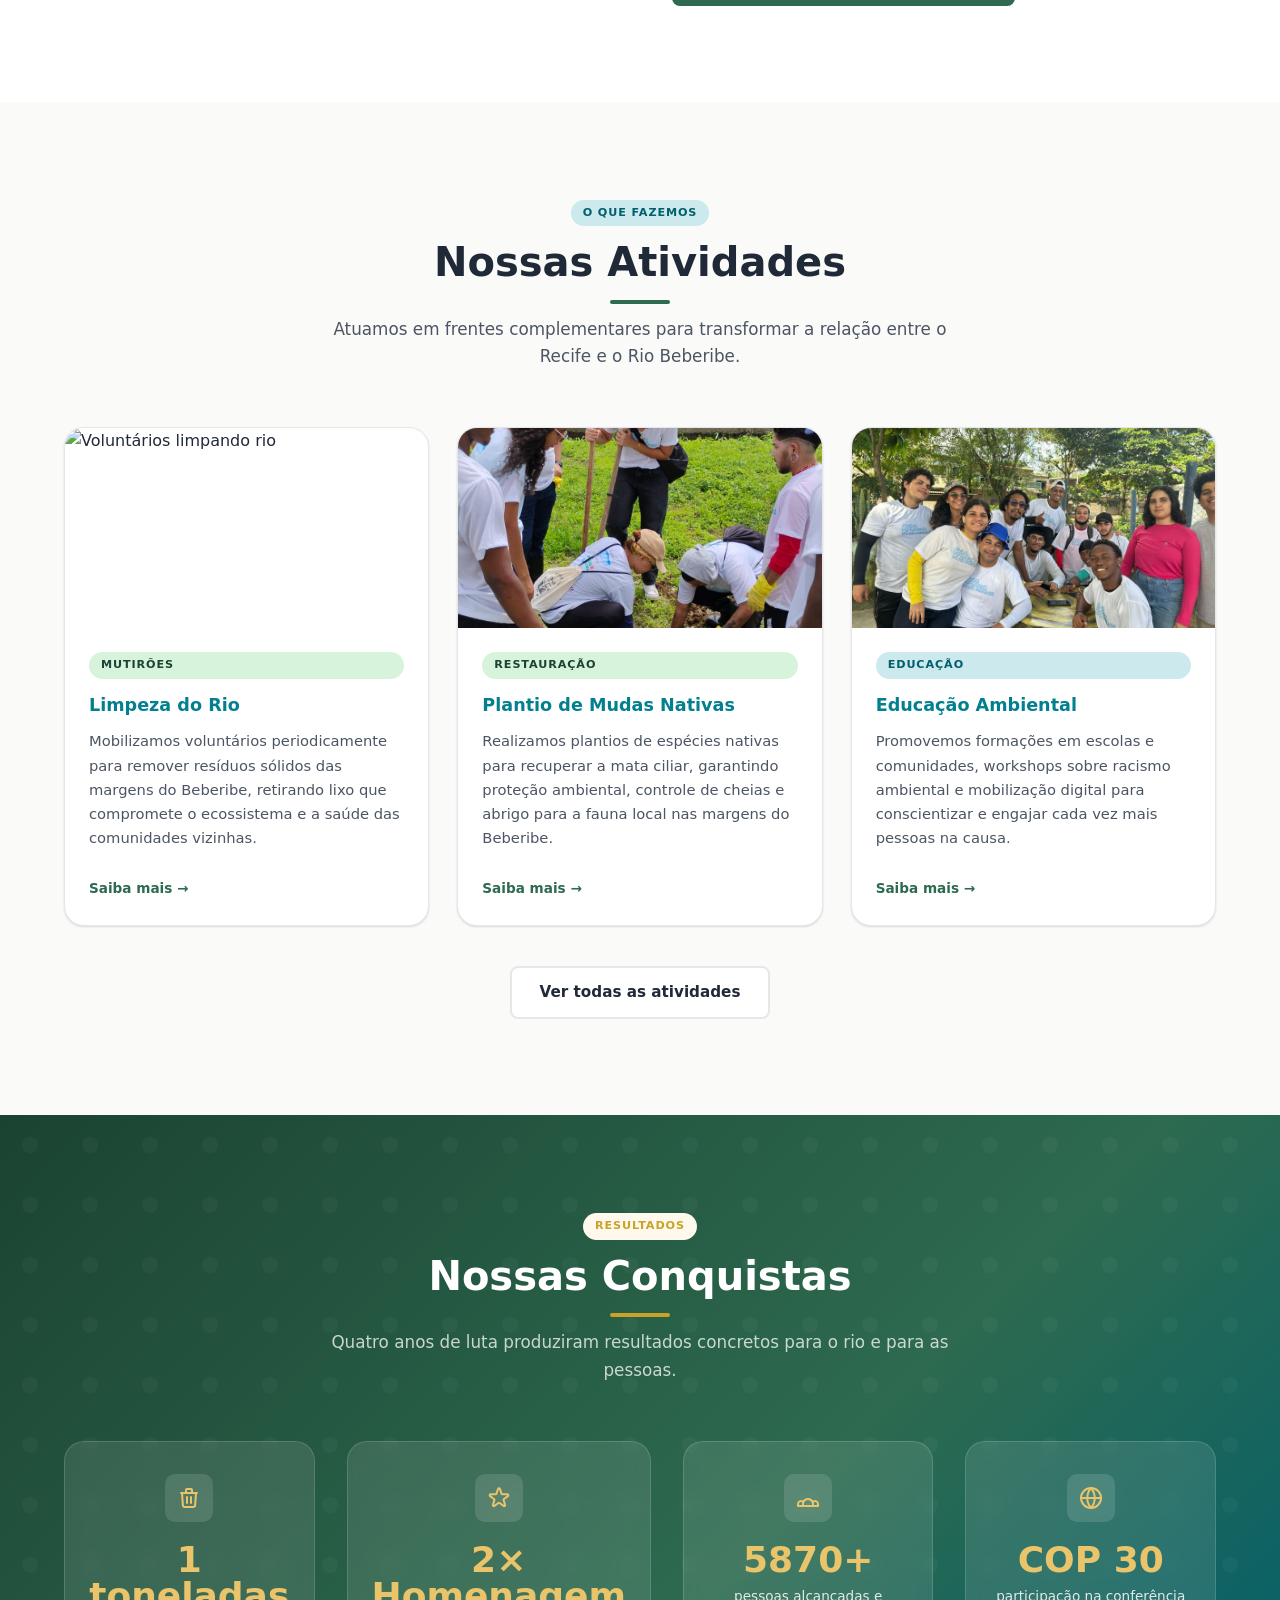
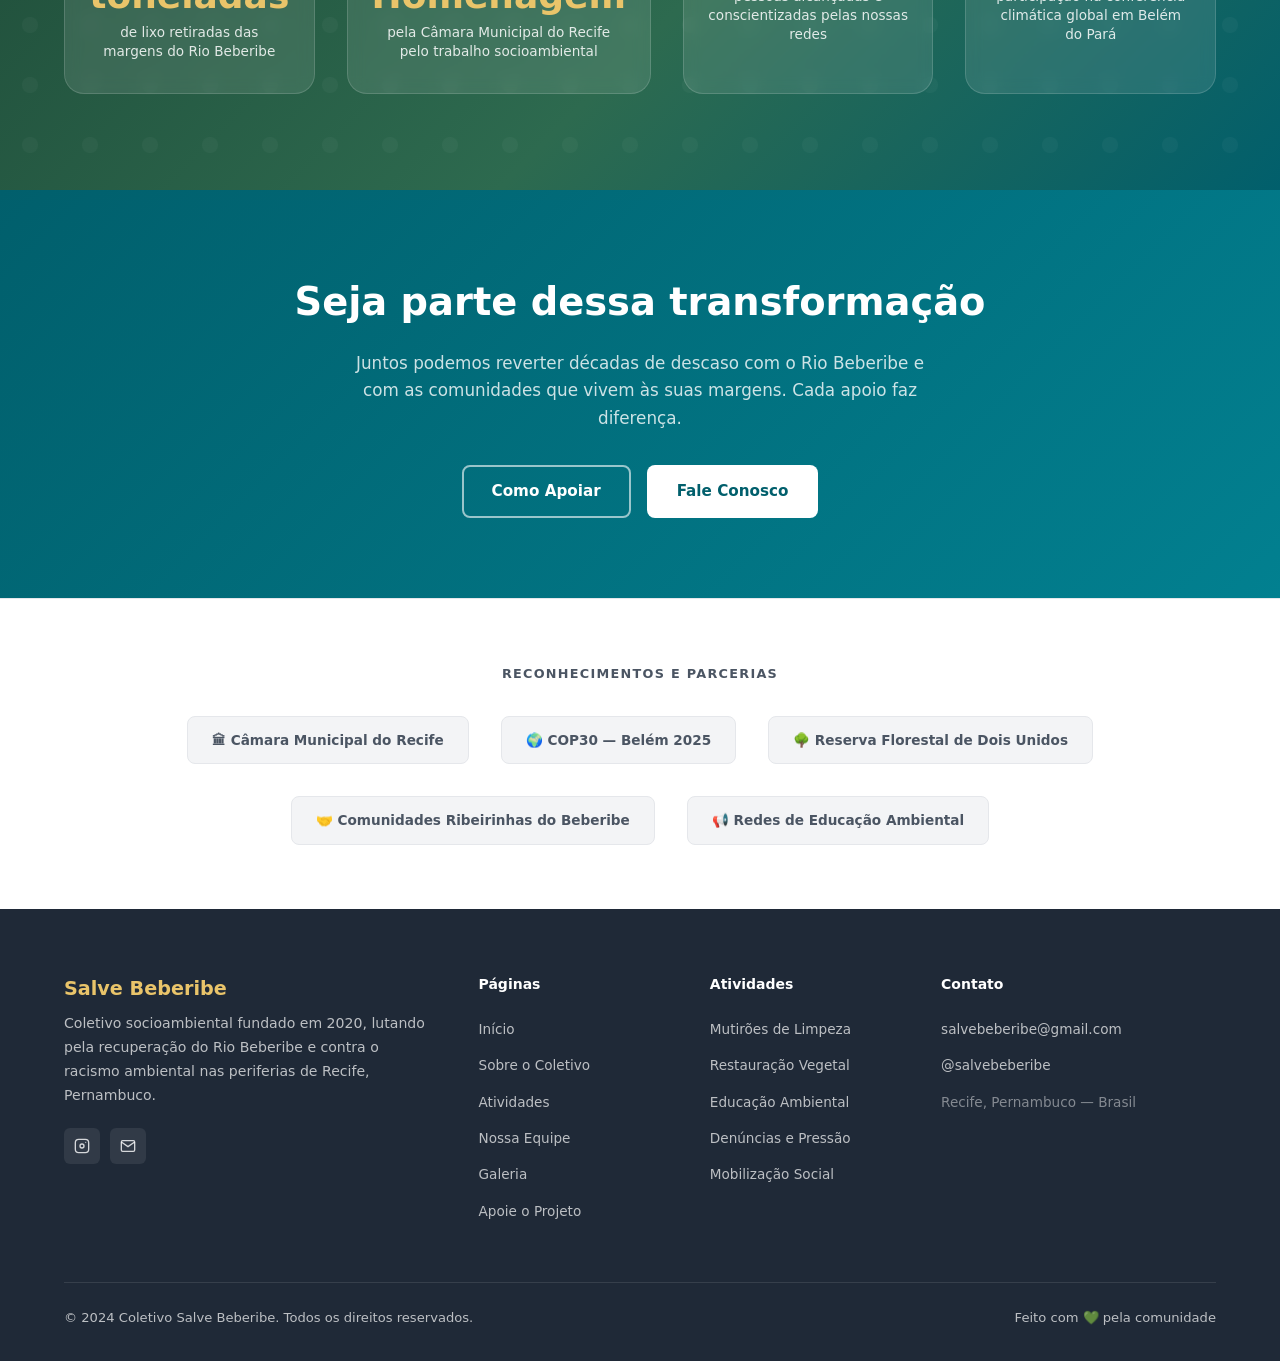
==== commit 8b2165dd: "Atualiza caminho da imagem do logo na navbar e cria nova página "Sobre" com informações do coletivo." ====
--- a/index.html
+++ b/index.html
@@ -13,7 +13,7 @@
 <nav class="navbar" role="navigation" aria-label="Navegação principal">
     <div class="container navbar-inner">
         <a href="index.html" class="navbar-logo" aria-label="Salve Beberibe — Início">
-            <img src="Logo-Salve-Beberibe.png" alt="Logo Salve Beberibe" onerror="this.style.display='none'">
+            <img src="images/Logo-Salve-Beberibe.png" alt="Logo Salve Beberibe" onerror="this.style.display='none'">
             Salve Beberibe
         </a>
         <ul class="navbar-links" role="list">
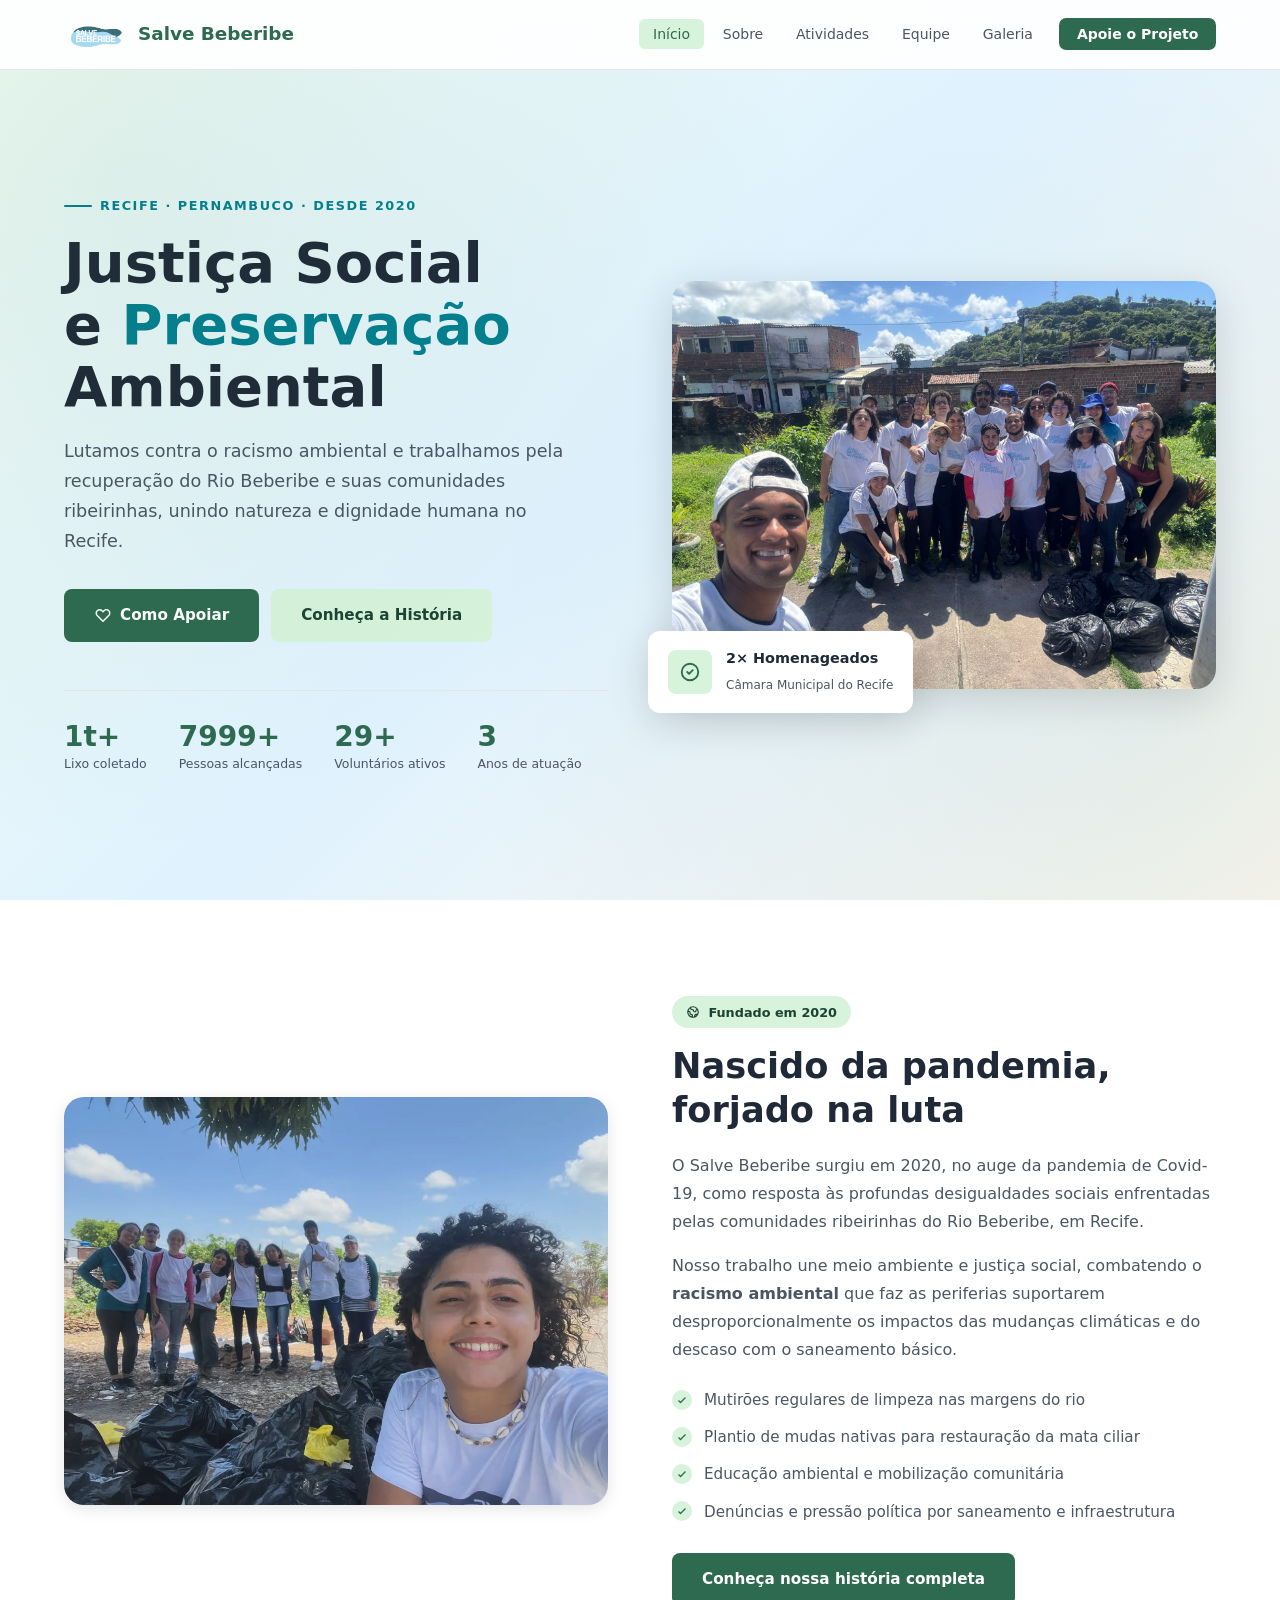
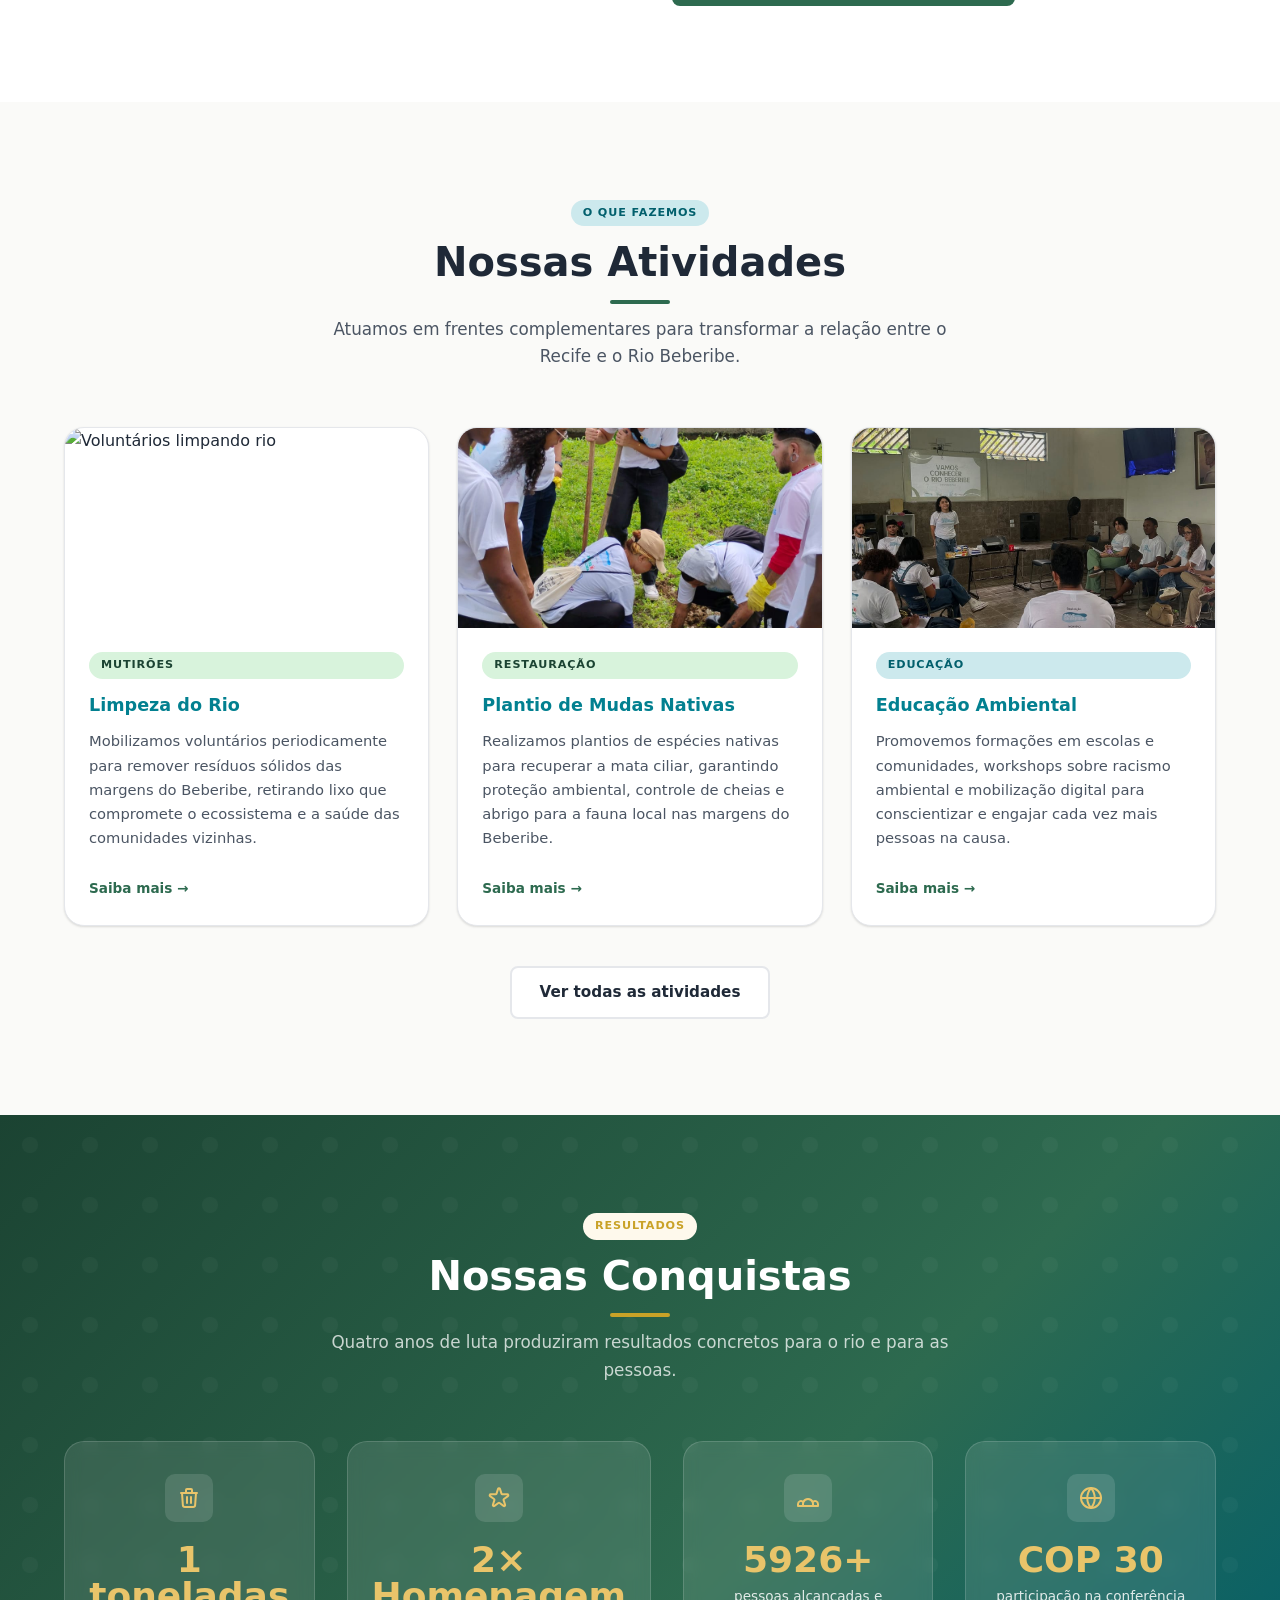
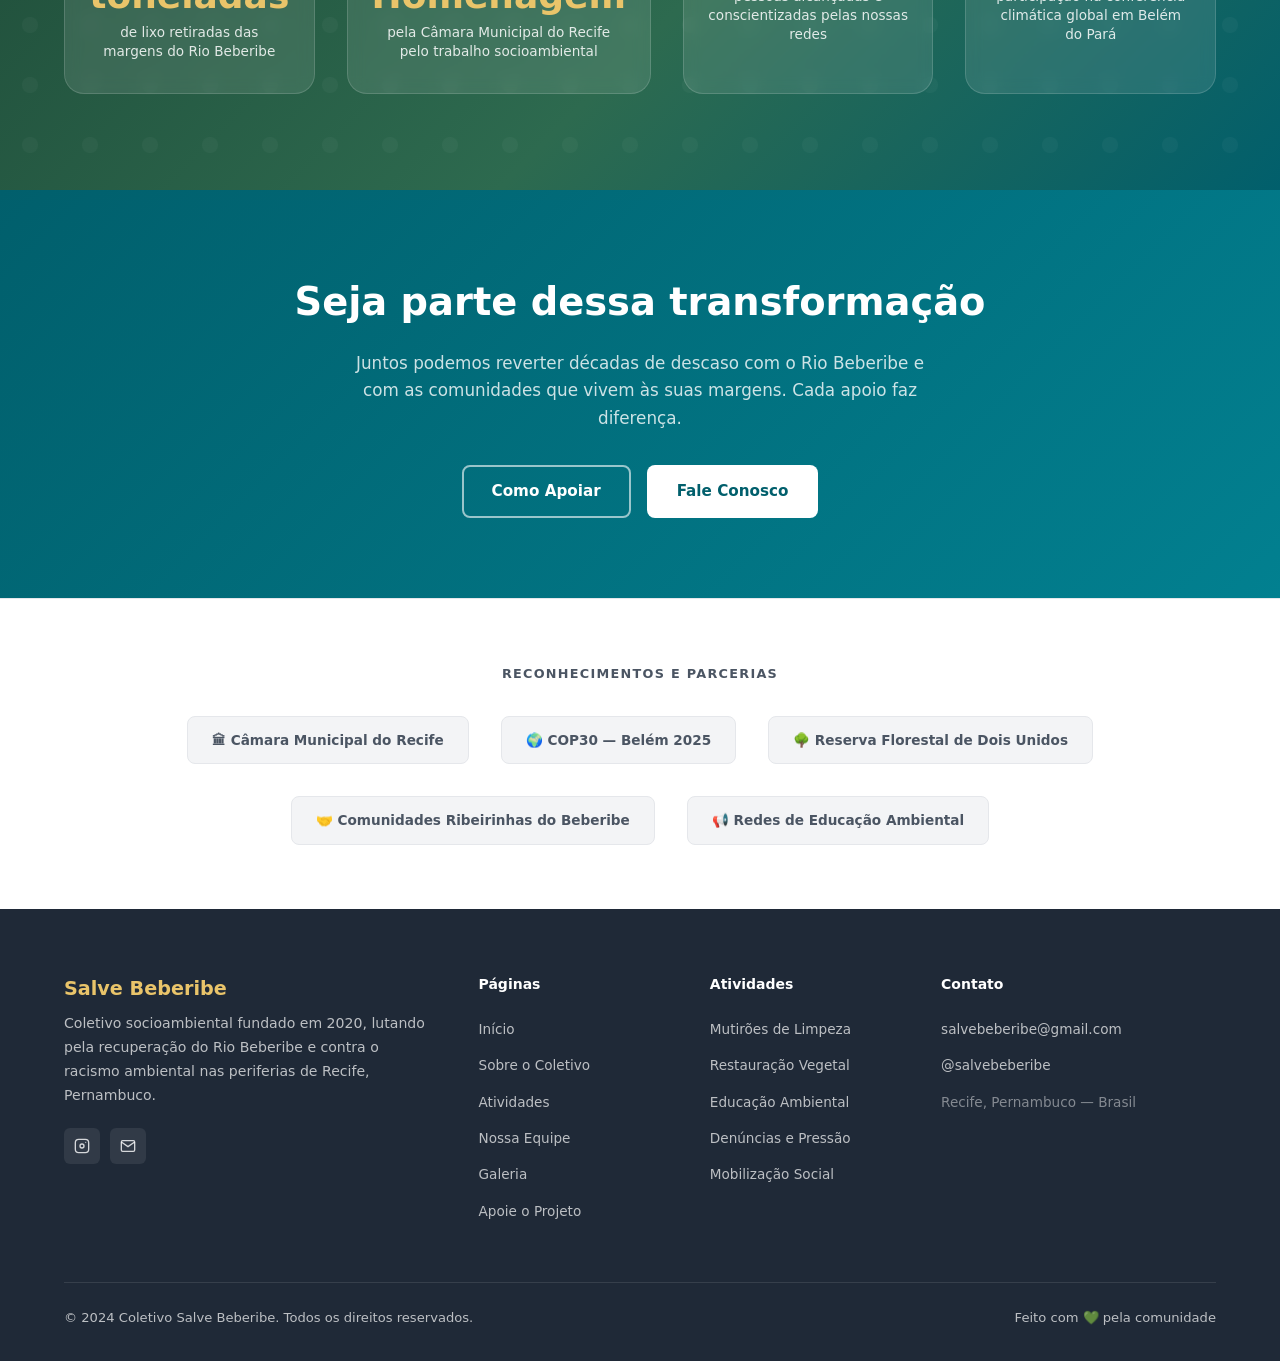
==== commit bb6ab16a: "Atualiza caminho da imagem da seção "Educação Ambiental" para correção de formato" ====
--- a/index.html
+++ b/index.html
@@ -166,7 +166,7 @@
                 </div>
             </div>
             <div class="activity-card reveal">
-                <img src="images/Educacao-Ambiental-1.jpeg" alt="Educação ambiental com comunidade">
+                <img src="images/Educacao-Ambiental-1.jpg" alt="Educação ambiental com comunidade">
                 <div class="activity-card-body">
                     <span class="badge badge-blue">Educação</span>
                     <h3>Educação Ambiental</h3>
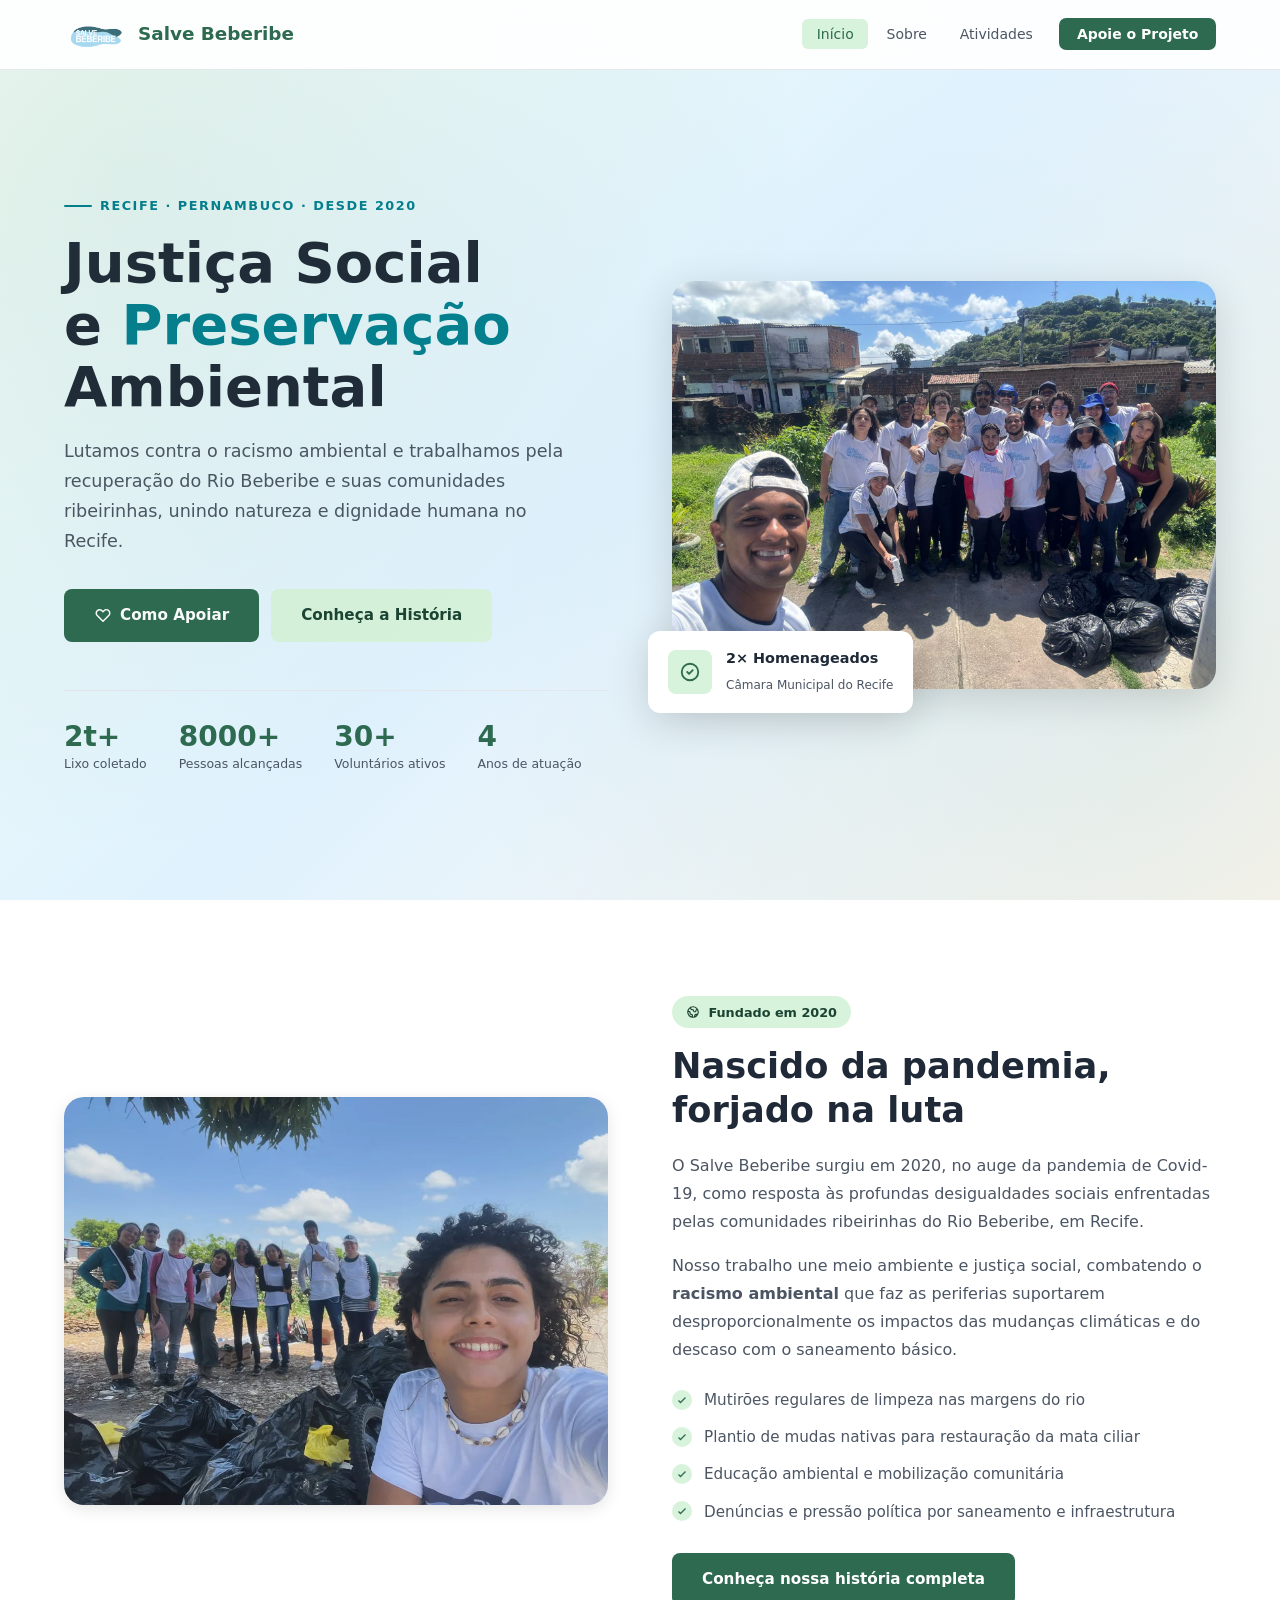
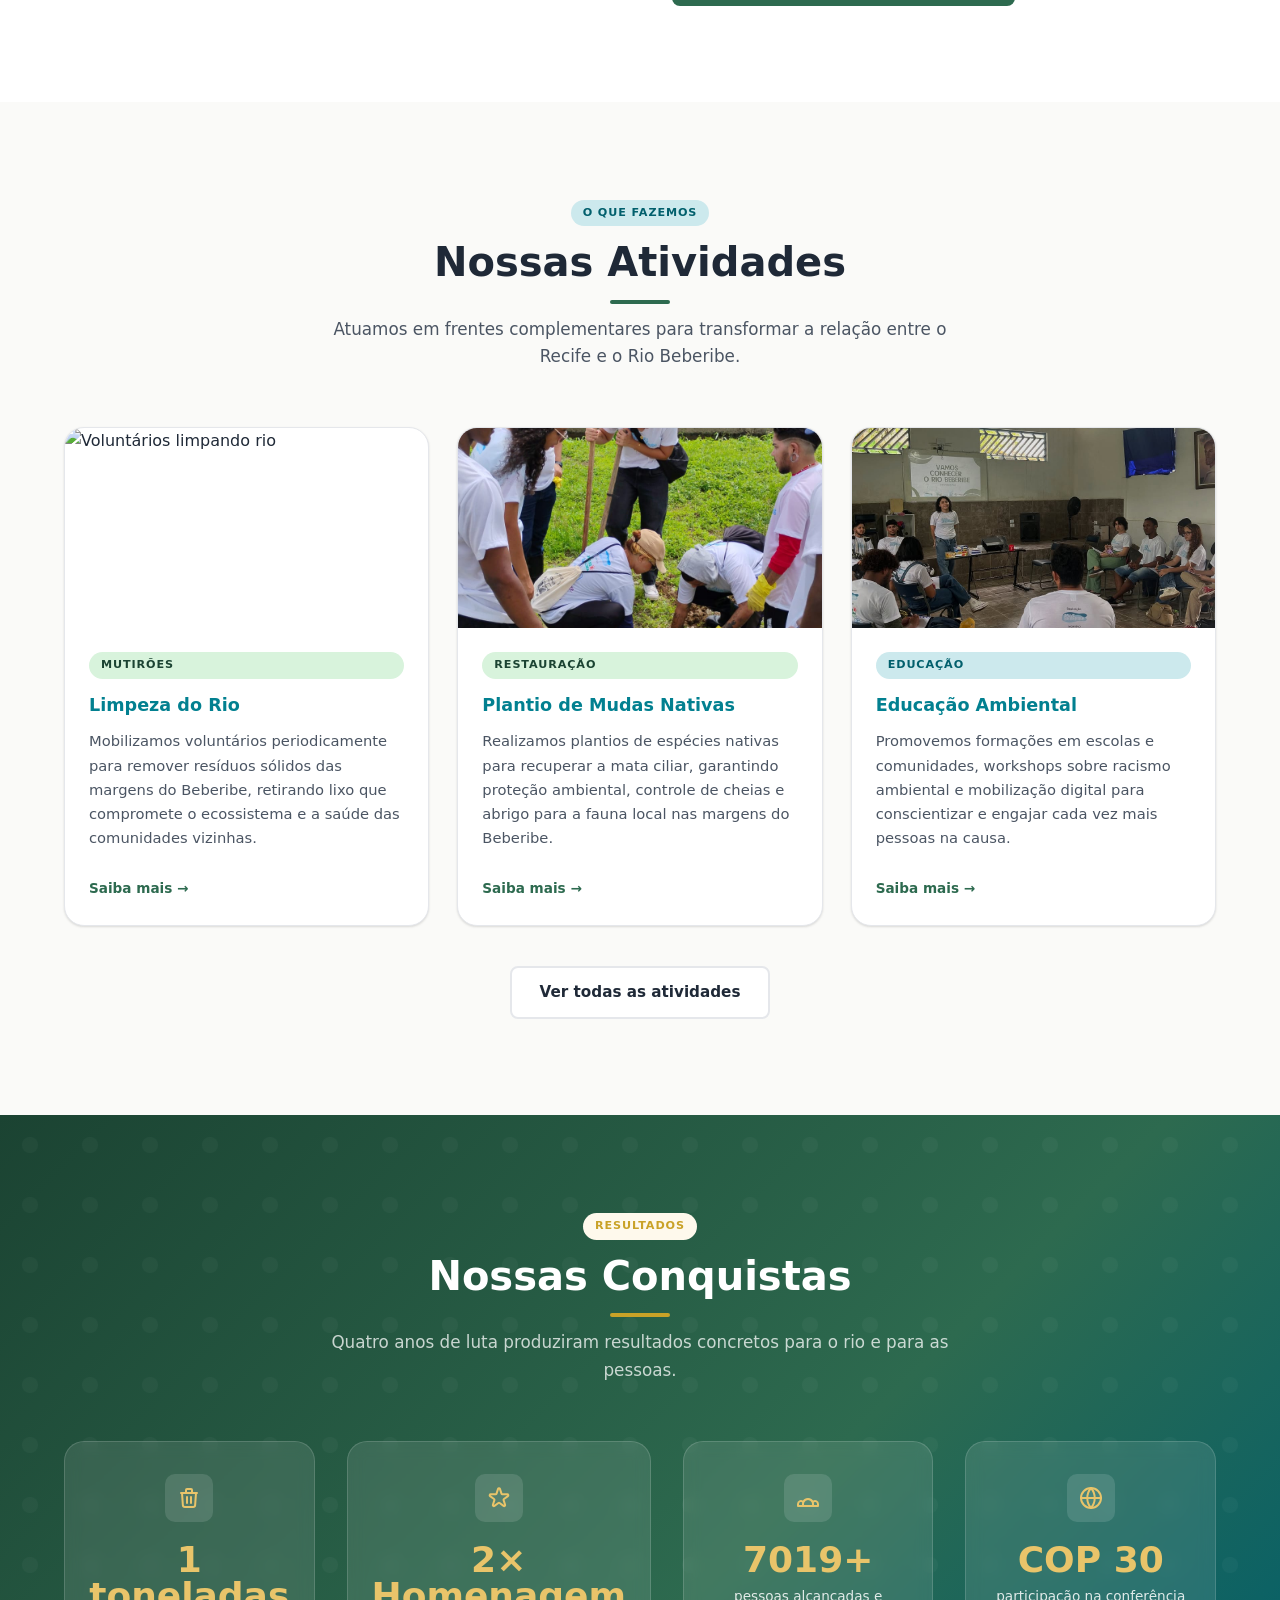
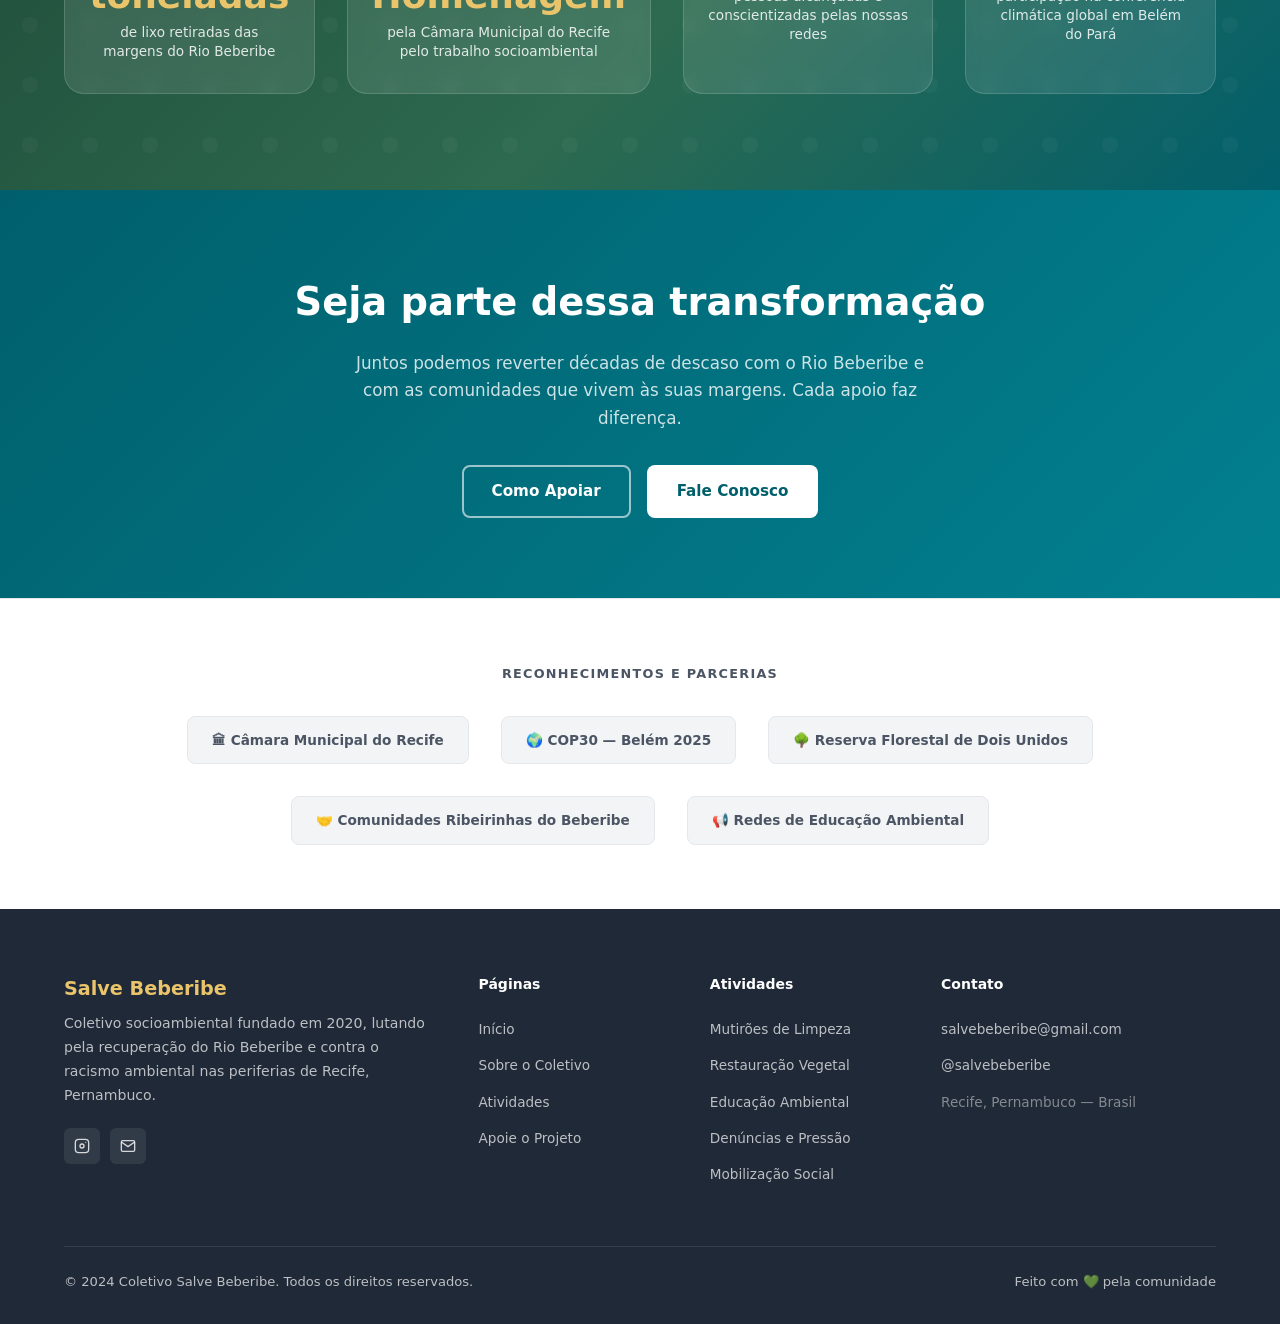
==== commit 734d1b1b: "feat: update site structure and styles" ====
--- a/index.html
+++ b/index.html
@@ -6,6 +6,7 @@
     <meta name="description" content="Coletivo Salve Beberibe — lutando contra o racismo ambiental e pela recuperação do Rio Beberibe no Recife desde 2020.">
     <title>Salve Beberibe | Justiça Social e Preservação Ambiental</title>
     <link rel="stylesheet" href="css/styles.css">
+    <link rel="icon" href="images/Logo-Salve-Beberibe.png" type="image/png">
 </head>
 <body>
 
@@ -20,8 +21,6 @@
             <li><a href="index.html" class="active">Início</a></li>
             <li><a href="sobre.html">Sobre</a></li>
             <li><a href="atividades.html">Atividades</a></li>
-            <li><a href="equipe.html">Equipe</a></li>
-            <li><a href="galeria.html">Galeria</a></li>
             <li><a href="apoie.html" class="btn-cta">Apoie o Projeto</a></li>
         </ul>
         <button class="hamburger" id="hamburger" aria-label="Abrir menu" aria-expanded="false">
@@ -35,8 +34,6 @@
     <a href="index.html">Início</a>
     <a href="sobre.html">Sobre</a>
     <a href="atividades.html">Atividades</a>
-    <a href="equipe.html">Equipe</a>
-    <a href="galeria.html">Galeria</a>
     <a href="apoie.html" class="btn-cta-mobile">Apoie o Projeto</a>
 </div>
 
@@ -273,8 +270,6 @@
                     <li><a href="index.html">Início</a></li>
                     <li><a href="sobre.html">Sobre o Coletivo</a></li>
                     <li><a href="atividades.html">Atividades</a></li>
-                    <li><a href="equipe.html">Nossa Equipe</a></li>
-                    <li><a href="galeria.html">Galeria</a></li>
                     <li><a href="apoie.html">Apoie o Projeto</a></li>
                 </ul>
             </div>
--- a/css/styles.css
+++ b/css/styles.css
@@ -52,6 +52,14 @@
     padding-inline: 1.5rem;
 }
 
+/* Ajuste fluido do container em telas pequenas */
+@media (max-width: 768px) {
+    .container { padding-inline: 1rem; }
+}
+@media (max-width: 480px) {
+    .container { padding-inline: .75rem; }
+}
+
 .section-header {
     text-align: center;
     margin-bottom: 3.5rem;
@@ -106,6 +114,11 @@
     transition: var(--transition);
     border: 2px solid transparent;
     white-space: nowrap;
+}
+
+/* Em telas pequenas, botões primários ocupam largura total para melhor usabilidade */
+@media (max-width: 768px) {
+    .btn { width: 100%; justify-content: center; }
 }
 .btn-primary   { background: var(--green);  color: #fff; }
 .btn-primary:hover { background: var(--green-dark); transform: translateY(-1px); box-shadow: var(--shadow-md); }
@@ -230,6 +243,7 @@
     font-weight: 500;
     transition: var(--transition);
 }
+.mobile-menu a { font-size: 1rem; }
 .mobile-menu a:hover { color: var(--green); background: var(--green-light); }
 .mobile-menu .btn-cta-mobile {
     display: block;
@@ -816,9 +830,11 @@
     .hero-stats { flex-wrap: wrap; gap: 1rem 2rem; }
 
     .about-home-grid { grid-template-columns: 1fr; }
+    .about-home-img { margin-top: 1rem; }
     .activities-grid { grid-template-columns: 1fr; }
     .stats-grid { grid-template-columns: repeat(2, 1fr); gap: 1rem; }
     .support-grid { grid-template-columns: 1fr; }
+    .support-card { width: 100%; }
     .gallery-grid { grid-template-columns: 1fr 1fr; }
     .gallery-grid .featured { grid-column: span 2; }
 
@@ -833,6 +849,51 @@
 
     .footer-grid { grid-template-columns: 1fr 1fr; gap: 2rem; }
     .footer-bottom { flex-direction: column; text-align: center; }
+}
+
+/* Tipografia responsiva: levemente reduzir size em telas muito pequenas */
+@media (max-width: 480px) {
+    h1 { font-size: clamp(1.6rem, 6vw, 2.4rem); }
+    h2 { font-size: clamp(1.2rem, 5vw, 1.6rem); }
+    .section-header p, .container p { font-size: .95rem; }
+}
+
+/* Formulários e inputs responsivos */
+.contact-form, .form-group input, .form-group select, .form-group textarea { width: 100%; }
+.form-row { gap: .75rem; }
+@media (max-width: 768px) {
+    .form-row { grid-template-columns: 1fr; }
+}
+
+/* Ajustes gerais de imagens e mídia */
+.about-home-img img, .hero-img-card img, .gallery-grid img { width: 100%; height: auto; object-fit: cover; }
+
+/* Garantir cards com alturas equilibradas em telas maiores */
+@media (min-width: 769px) {
+    .formas-grid { align-items: stretch; }
+    .forma-card { display: flex; flex-direction: column; }
+}
+
+/* --- Ajustes específicos para seção de apoio (cards) --- */
+.formas-grid { display: grid; grid-template-columns: repeat(3, 1fr); gap: 1.75rem; }
+.forma-card { display: flex; flex-direction: column; height: 100%; }
+.forma-card .forma-icon { width: 56px; height: 56px; font-size: 1.4rem; }
+.forma-card .btn { margin-top: auto; }
+
+@media (max-width: 768px) {
+    .formas-grid { grid-template-columns: 1fr; }
+    .forma-card { padding: 1.25rem; }
+    .forma-card h3 { font-size: 1.05rem; }
+    .forma-card p { margin-bottom: 1rem; }
+    .forma-card .forma-icon { width: 48px; height: 48px; }
+    .contact-options { gap: .6rem; }
+    .contact-item { padding: .9rem; }
+}
+
+@media (max-width: 480px) {
+    .forma-card h3 { font-size: 1rem; }
+    .forma-card p { font-size: .92rem; }
+    .contact-item strong { font-size: .9rem; }
 }
 
 @media (max-width: 480px) {
